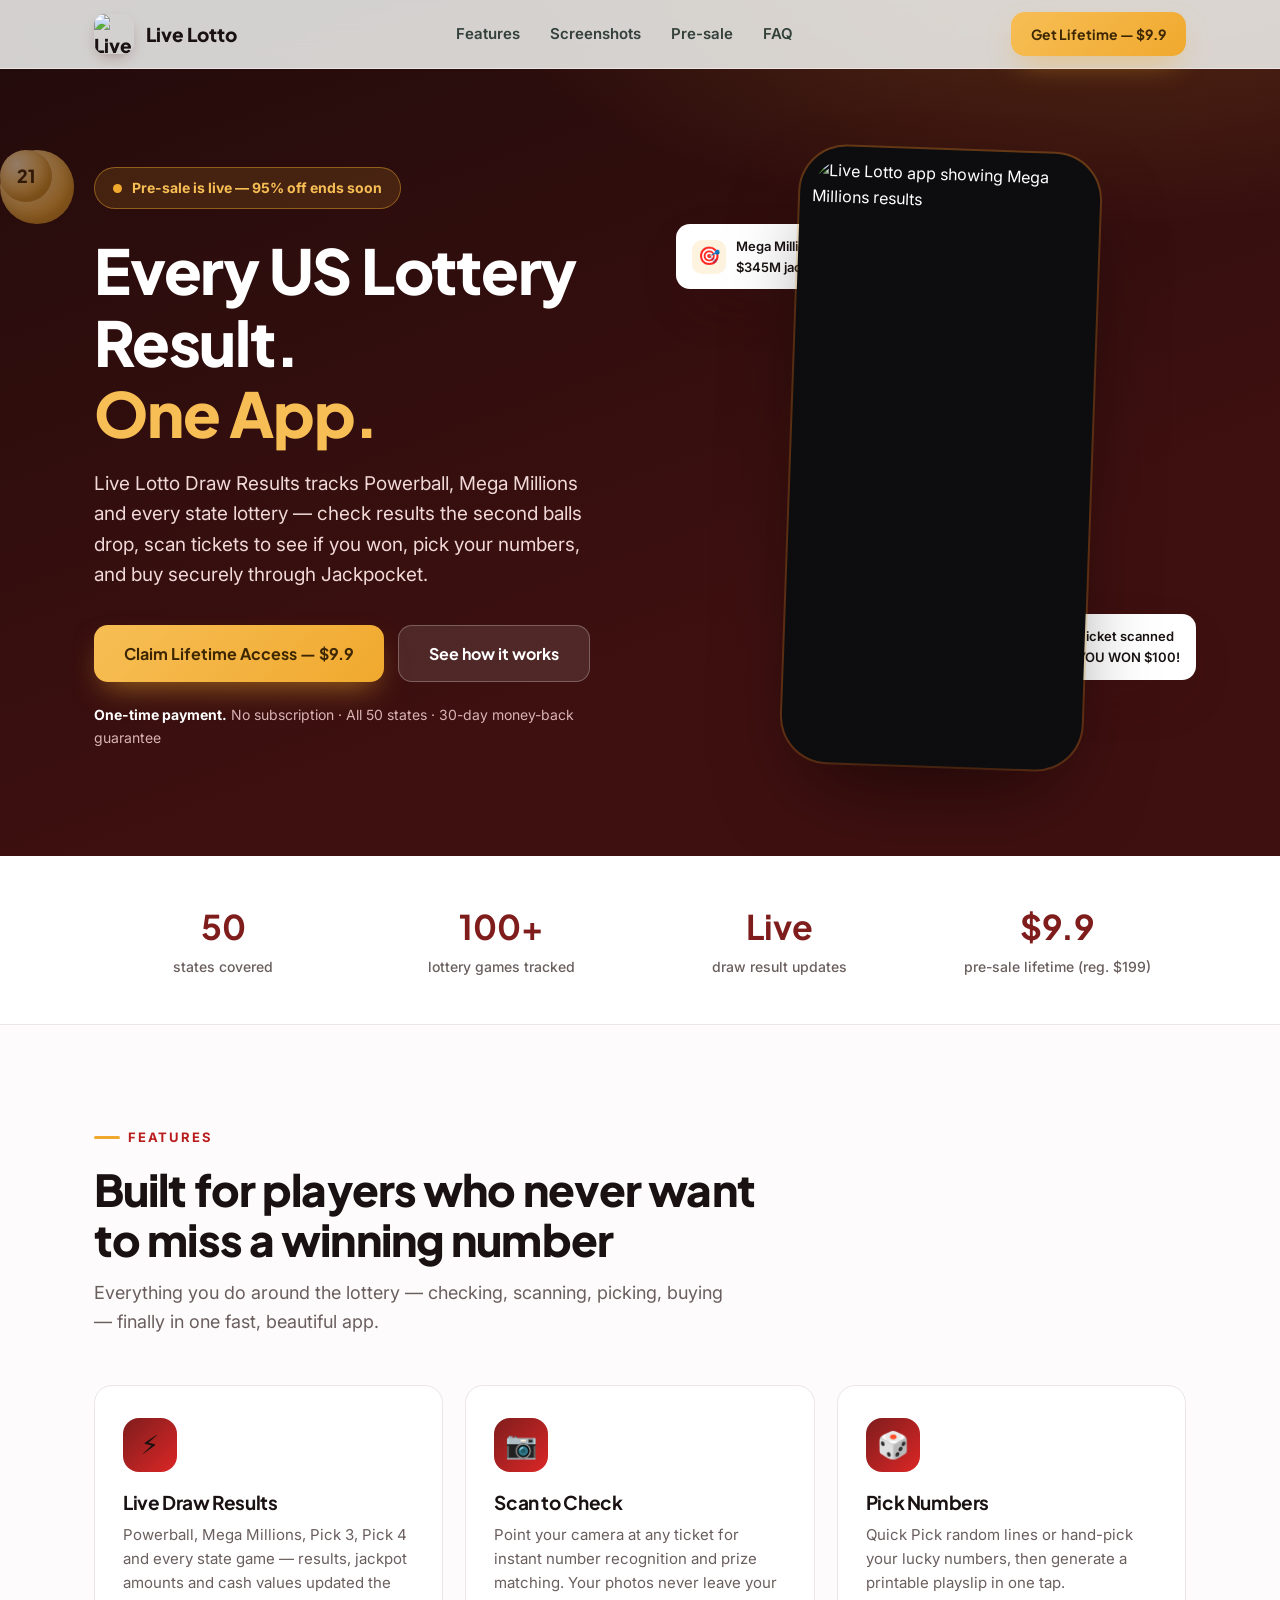
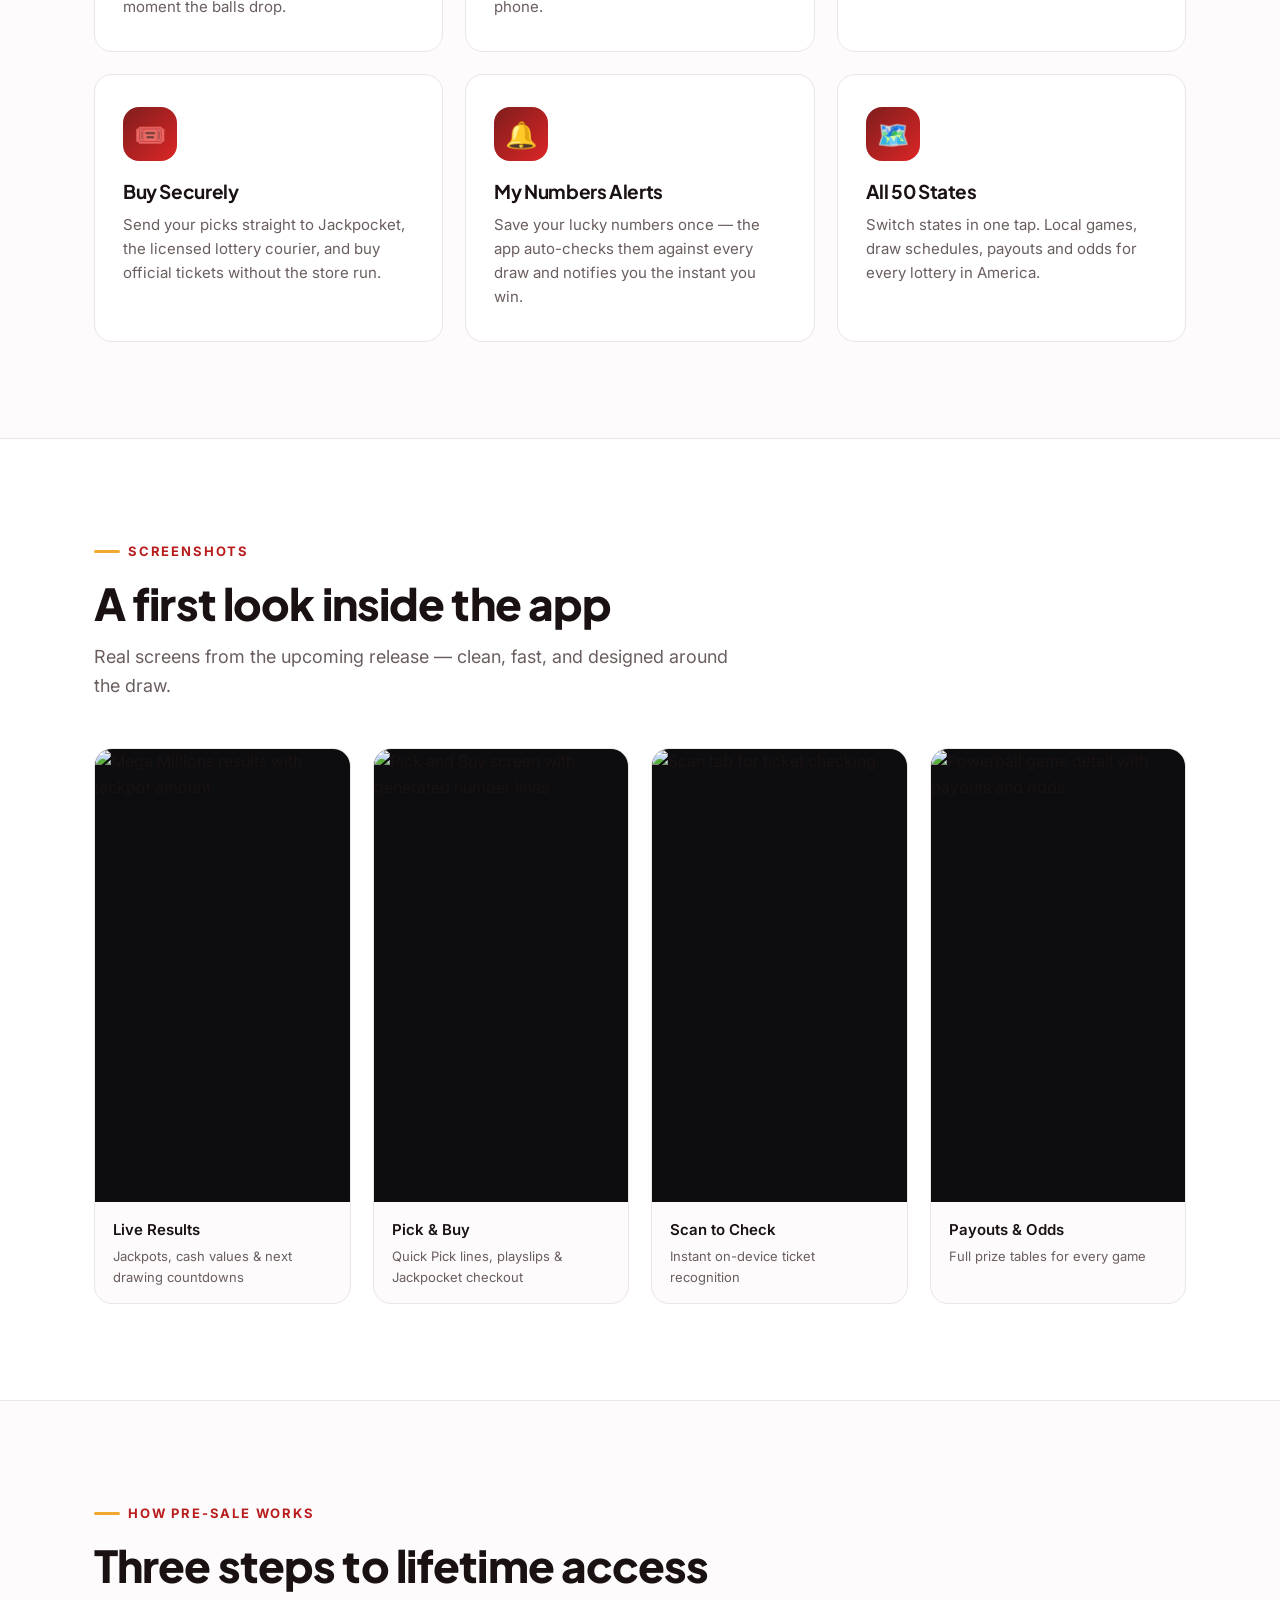
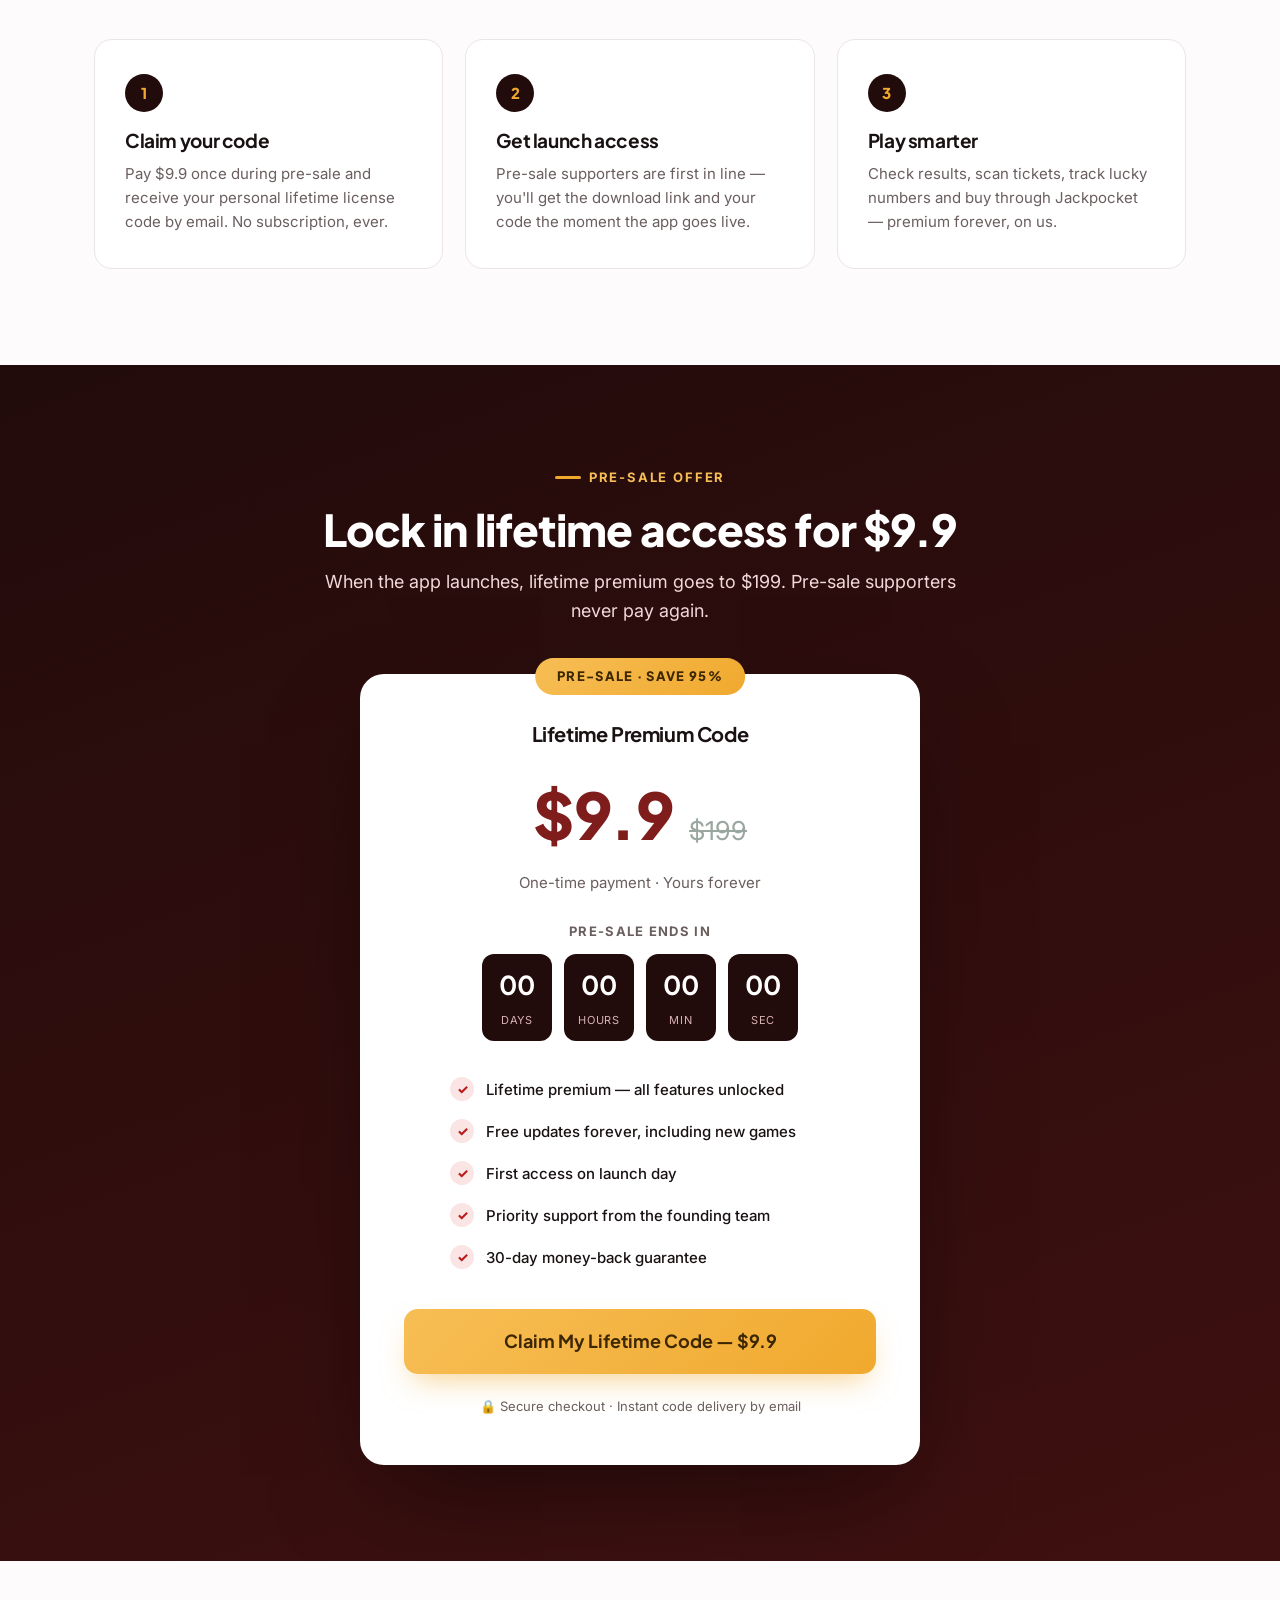
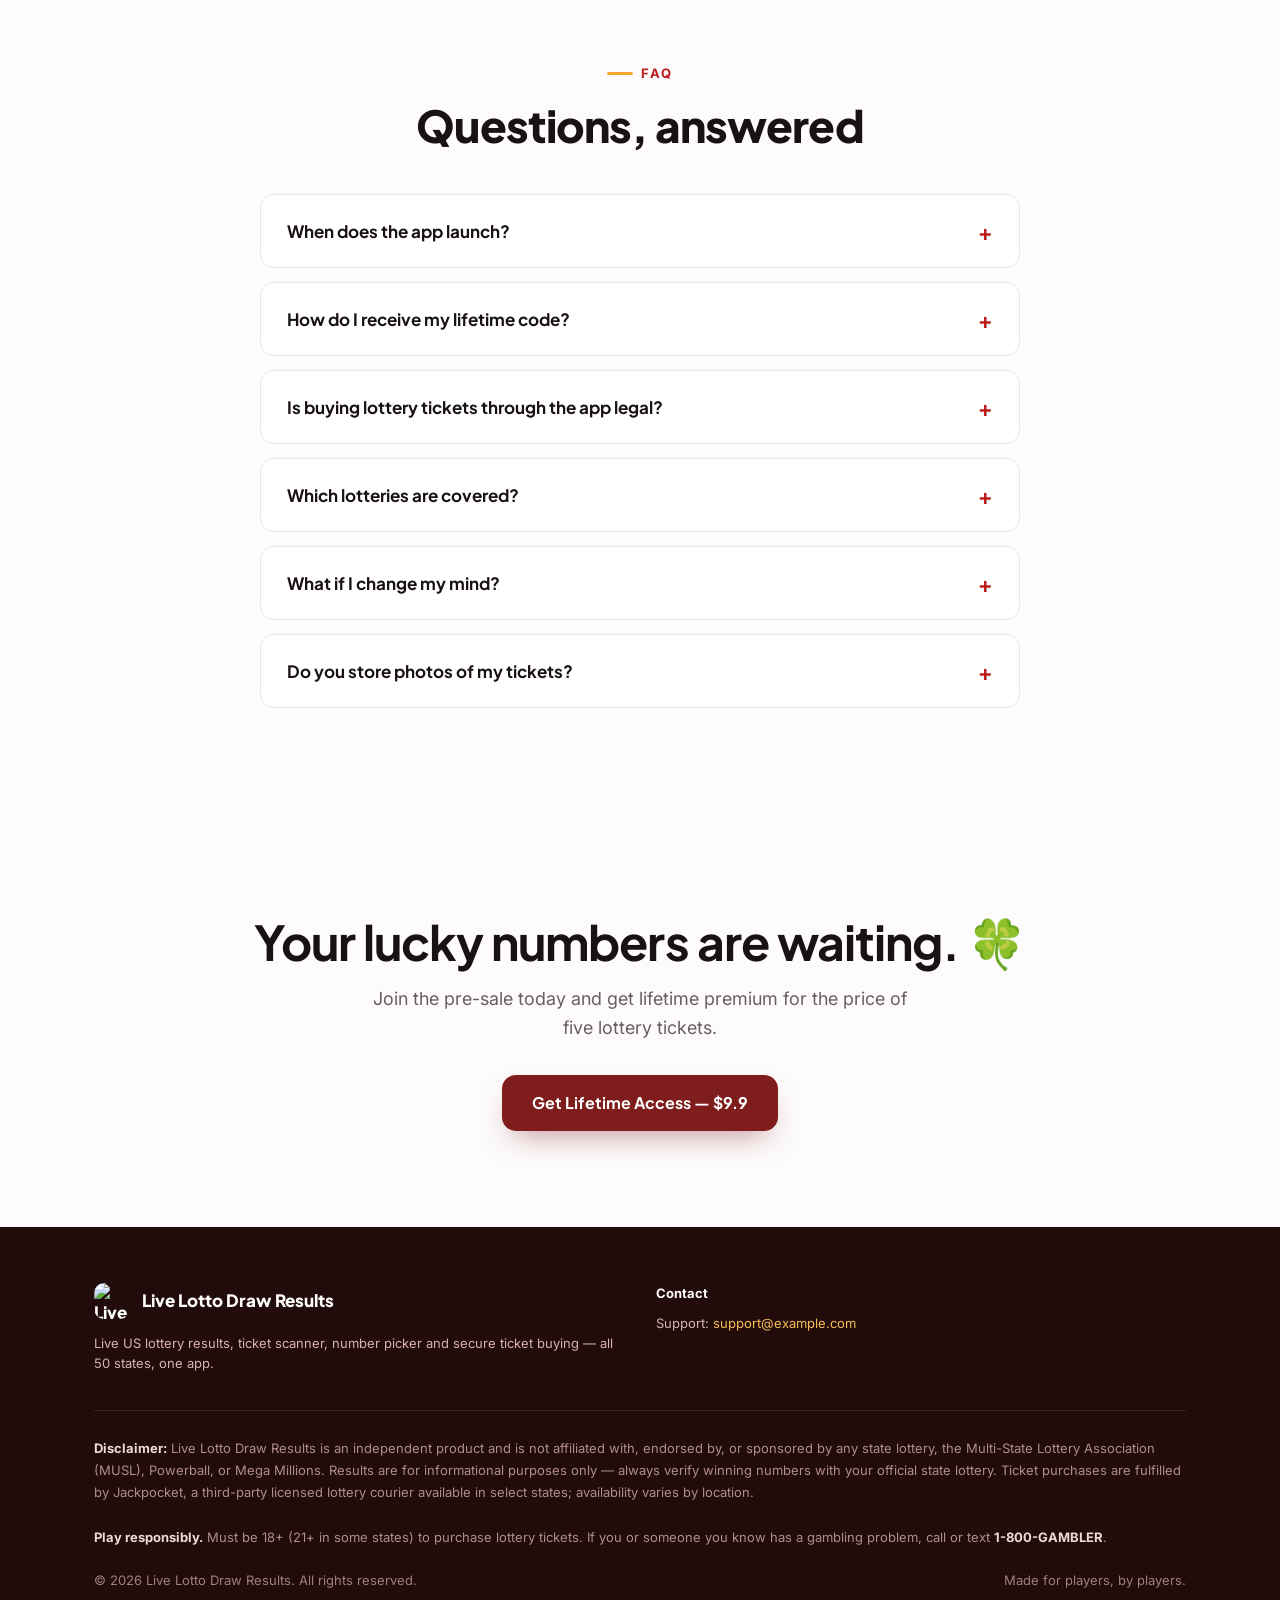
==== index.html @ b914eaa0 "Launch pre-sale landing page (red brand)" ====
<!DOCTYPE html>
<html lang="en">
<head>
<meta charset="UTF-8">
<meta name="viewport" content="width=device-width, initial-scale=1.0">
<title>Live Lotto Draw Results — US Lottery Checker, Scanner &amp; Number Picker | Pre-sale $9.9</title>
<meta name="description" content="Live Lotto Draw Results: live US lottery results for all 50 states, ticket scanner, lucky number picker, and secure ticket buying via Jackpocket. Claim lifetime access for $9.9 (reg. $199) in the pre-sale.">
<meta property="og:title" content="Live Lotto Draw Results — Pre-sale: Lifetime access $9.9">
<meta property="og:description" content="Every US lottery result, ticket scanner, and number picker in one app. Pre-sale lifetime code $9.9 (reg. $199).">
<meta property="og:type" content="website">
<meta property="og:image" content="assets/screenshots/results-megamillions.jpg">
<link rel="icon" type="image/webp" href="assets/img/logo.webp">
<link rel="preconnect" href="https://fonts.googleapis.com">
<link rel="preconnect" href="https://fonts.gstatic.com" crossorigin>
<link href="https://fonts.googleapis.com/css2?family=Plus+Jakarta+Sans:wght@500;600;700;800&family=Inter:wght@400;500;600&display=swap" rel="stylesheet">
<style>
:root{
  --red-950:#220b0b; --red-900:#3f1010; --red-800:#7f1d1d; --red-700:#b91c1c; --red-600:#dc2626;
  --gold-500:#f0a92e; --gold-400:#f7be55; --gold-100:#fdf3df;
  --ink:#1a1212; --muted:#6a5e5e; --line:#ece5e5; --bg:#fdfbfb; --card:#ffffff;
  --radius:18px; --shadow:0 20px 60px -20px rgba(64,16,16,.25);
  --font-d:'Plus Jakarta Sans',system-ui,-apple-system,'Segoe UI',sans-serif;
  --font-b:'Inter',system-ui,-apple-system,'Segoe UI',sans-serif;
}
*{margin:0;padding:0;box-sizing:border-box}
html{scroll-behavior:smooth}
body{font-family:var(--font-b);color:var(--ink);background:var(--bg);line-height:1.6;-webkit-font-smoothing:antialiased}
h1,h2,h3{font-family:var(--font-d);line-height:1.15;letter-spacing:-.02em}
img{max-width:100%;display:block}
a{text-decoration:none;color:inherit}
.wrap{max-width:1140px;margin:0 auto;padding:0 24px}
section{padding:96px 0}
.eyebrow{display:inline-flex;align-items:center;gap:8px;font-size:13px;font-weight:700;letter-spacing:.14em;text-transform:uppercase;color:var(--red-700);margin-bottom:16px}
.eyebrow::before{content:"";width:26px;height:3px;border-radius:2px;background:var(--gold-500)}
.sec-title{font-size:clamp(28px,4vw,44px);font-weight:800;margin-bottom:14px}
.sec-sub{color:var(--muted);font-size:18px;max-width:640px}
/* ---------- nav ---------- */
nav{position:fixed;top:0;left:0;right:0;z-index:50;backdrop-filter:blur(14px);background:rgba(251,253,251,.82);border-bottom:1px solid var(--line)}
.nav-in{display:flex;align-items:center;justify-content:space-between;height:68px}
.brand{display:flex;align-items:center;gap:12px;font-family:var(--font-d);font-weight:800;font-size:19px}
.brand img{width:40px;height:40px;border-radius:11px;box-shadow:0 6px 16px -6px rgba(64,16,16,.4)}
.nav-links{display:flex;gap:30px;font-weight:600;font-size:15px;color:#33413a}
.nav-links a:hover{color:var(--red-700)}
.btn{display:inline-flex;align-items:center;justify-content:center;gap:10px;font-family:var(--font-d);font-weight:700;border-radius:14px;cursor:pointer;border:0;transition:transform .15s ease,box-shadow .15s ease}
.btn:hover{transform:translateY(-2px)}
.btn-gold{background:linear-gradient(135deg,var(--gold-400),var(--gold-500));color:#3d2703;padding:15px 30px;font-size:16px;box-shadow:0 14px 30px -10px rgba(240,169,46,.55)}
.btn-red{background:var(--red-800);color:#fff;padding:15px 30px;font-size:16px;box-shadow:0 14px 30px -12px rgba(127,29,29,.5)}
.btn-sm{padding:11px 20px;font-size:14px}
@media(max-width:860px){.nav-links{display:none}}
/* ---------- hero ---------- */
.hero{position:relative;overflow:hidden;background:radial-gradient(1100px 520px at 85% -10%,rgba(240,169,46,.22),transparent 60%),linear-gradient(160deg,var(--red-950),var(--red-900) 70%);color:#fff;padding:150px 0 90px}
.hero .wrap{display:grid;grid-template-columns:1.05fr .95fr;gap:60px;align-items:center}
@media(max-width:960px){.hero .wrap{grid-template-columns:1fr}}
.hero-badge{display:inline-flex;align-items:center;gap:10px;background:rgba(240,169,46,.14);border:1px solid rgba(240,169,46,.45);color:var(--gold-400);font-weight:700;font-size:14px;padding:9px 18px;border-radius:100px;margin-bottom:26px}
.hero-badge .dot{width:9px;height:9px;border-radius:50%;background:var(--gold-500);animation:pulse 1.6s infinite}
@keyframes pulse{0%,100%{opacity:1}50%{opacity:.35}}
.hero h1{font-size:clamp(38px,5.4vw,62px);font-weight:800;margin-bottom:20px}
.hero h1 .gold{color:var(--gold-400)}
.hero p.lead{font-size:19px;color:#f2d9d9;max-width:520px;margin-bottom:34px}
.hero-ctas{display:flex;gap:14px;flex-wrap:wrap;margin-bottom:22px}
.hero-note{font-size:14px;color:#d9b3b3}
.hero-note strong{color:#fff}
/* lottery balls deco */
.balls{position:absolute;opacity:.5;pointer-events:none}
.ball{position:absolute;border-radius:50%;display:flex;align-items:center;justify-content:center;font-family:var(--font-d);font-weight:800;color:#3d2703;background:radial-gradient(circle at 32% 28%,#ffe9bd,var(--gold-500) 70%);box-shadow:inset -4px -6px 12px rgba(0,0,0,.18)}
/* phone */
.phone-stage{display:flex;justify-content:center;position:relative}
.phone{width:300px;border-radius:46px;background:#0d0d0f;padding:12px;box-shadow:0 40px 90px -30px rgba(0,0,0,.6),0 0 0 2px rgba(240,169,46,.25);transform:rotate(2deg)}
.phone img{border-radius:36px;aspect-ratio:9/19.3;object-fit:cover;object-position:top}
.phone-glow{position:absolute;width:340px;height:340px;border-radius:50%;background:radial-gradient(circle,rgba(240,169,46,.35),transparent 65%);filter:blur(10px);z-index:-0;top:20%}
.float-card{position:absolute;background:#fff;color:var(--ink);border-radius:14px;padding:12px 16px;box-shadow:var(--shadow);font-size:13px;font-weight:600;display:flex;align-items:center;gap:10px}
.float-card .ic{width:34px;height:34px;border-radius:10px;background:var(--gold-100);display:flex;align-items:center;justify-content:center;font-size:18px}
.fc1{top:12%;left:-4%;animation:float 5s ease-in-out infinite}
.fc2{bottom:14%;right:-2%;animation:float 6s ease-in-out infinite reverse}
@keyframes float{0%,100%{transform:translateY(0)}50%{transform:translateY(-12px)}}
@media(max-width:960px){.fc1{left:2%}.fc2{right:2%}}
/* ---------- logos/stats ---------- */
.stats{border-bottom:1px solid var(--line);background:#fff}
.stats .wrap{display:grid;grid-template-columns:repeat(4,1fr);gap:20px;padding:44px 24px;text-align:center}
.stat b{font-family:var(--font-d);font-size:34px;color:var(--red-800);display:block}
.stat span{color:var(--muted);font-size:14px;font-weight:500}
@media(max-width:700px){.stats .wrap{grid-template-columns:repeat(2,1fr)}}
/* ---------- features ---------- */
.feat-grid{display:grid;grid-template-columns:repeat(3,1fr);gap:22px;margin-top:48px}
@media(max-width:900px){.feat-grid{grid-template-columns:1fr 1fr}}
@media(max-width:600px){.feat-grid{grid-template-columns:1fr}}
.feat{background:var(--card);border:1px solid var(--line);border-radius:var(--radius);padding:32px 28px;transition:transform .18s ease,box-shadow .18s ease}
.feat:hover{transform:translateY(-6px);box-shadow:var(--shadow)}
.feat .ic{width:54px;height:54px;border-radius:16px;background:linear-gradient(135deg,var(--red-800),var(--red-600));display:flex;align-items:center;justify-content:center;font-size:26px;margin-bottom:20px}
.feat h3{font-size:19px;margin-bottom:10px}
.feat p{color:var(--muted);font-size:15px}
/* ---------- screenshots ---------- */
.shots{background:#fff;border-top:1px solid var(--line);border-bottom:1px solid var(--line)}
.shot-grid{display:grid;grid-template-columns:repeat(4,1fr);gap:22px;margin-top:48px}
@media(max-width:900px){.shot-grid{grid-template-columns:1fr 1fr}}
.shot{background:var(--bg);border:1px solid var(--line);border-radius:var(--radius);overflow:hidden}
.shot .imgbox{aspect-ratio:9/16;overflow:hidden;background:#0d0d0f}
.shot img{width:100%;height:100%;object-fit:cover;object-position:top;transition:transform .4s ease}
.shot:hover img{transform:scale(1.04)}
.shot .cap{padding:16px 18px;font-weight:600;font-size:15px}
.shot .cap small{display:block;font-weight:400;color:var(--muted);font-size:13px;margin-top:4px}
/* ---------- how ---------- */
.steps{display:grid;grid-template-columns:repeat(3,1fr);gap:22px;margin-top:48px}
@media(max-width:800px){.steps{grid-template-columns:1fr}}
.step{background:var(--card);border:1px solid var(--line);border-radius:var(--radius);padding:34px 30px;position:relative}
.step .n{font-family:var(--font-d);font-size:15px;font-weight:800;color:var(--gold-500);background:var(--red-950);width:38px;height:38px;border-radius:50%;display:flex;align-items:center;justify-content:center;margin-bottom:18px}
.step h3{font-size:19px;margin-bottom:10px}
.step p{color:var(--muted);font-size:15px}
/* ---------- pricing ---------- */
.pricing{background:linear-gradient(160deg,var(--red-950),var(--red-900));color:#fff;position:relative;overflow:hidden}
.pricing .eyebrow{color:var(--gold-400)}
.price-card{max-width:560px;margin:48px auto 0;background:#fff;color:var(--ink);border-radius:24px;padding:48px 44px;text-align:center;box-shadow:0 40px 100px -30px rgba(0,0,0,.55);position:relative}
.price-card .tag{position:absolute;top:-16px;left:50%;transform:translateX(-50%);background:linear-gradient(135deg,var(--gold-400),var(--gold-500));color:#3d2703;font-family:var(--font-d);font-weight:800;font-size:13px;letter-spacing:.1em;padding:8px 22px;border-radius:100px;white-space:nowrap}
.price-row{display:flex;align-items:baseline;justify-content:center;gap:14px;margin:18px 0 6px}
.price-now{font-family:var(--font-d);font-size:64px;font-weight:800;color:var(--red-800)}
.price-was{font-size:26px;color:#9aa7a0;text-decoration:line-through}
.price-sub{color:var(--muted);font-size:15px;margin-bottom:26px}
.check-list{text-align:left;max-width:380px;margin:0 auto 30px;list-style:none}
.check-list li{padding:9px 0 9px 36px;position:relative;font-size:15px;font-weight:500}
.check-list li::before{content:"✓";position:absolute;left:0;top:8px;width:24px;height:24px;border-radius:50%;background:#fbe4e4;color:var(--red-700);font-weight:800;display:flex;align-items:center;justify-content:center;font-size:13px}
.countdown{display:flex;justify-content:center;gap:12px;margin:0 0 28px}
.cd{background:var(--red-950);color:#fff;border-radius:12px;min-width:70px;padding:10px 6px}
.cd b{font-family:var(--font-d);font-size:26px;display:block}
.cd span{font-size:11px;letter-spacing:.08em;color:#d9b3b3}
.count-label{font-size:13px;font-weight:700;letter-spacing:.1em;text-transform:uppercase;color:var(--muted);margin-bottom:12px}
.guarantee{margin-top:22px;font-size:13px;color:var(--muted)}
/* ---------- faq ---------- */
.faq-list{max-width:760px;margin:44px auto 0}
.faq{border:1px solid var(--line);border-radius:14px;margin-bottom:14px;background:#fff;overflow:hidden}
.faq button{width:100%;background:none;border:0;font-family:var(--font-d);font-weight:700;font-size:17px;text-align:left;padding:22px 26px;cursor:pointer;display:flex;justify-content:space-between;align-items:center;gap:16px;color:var(--ink)}
.faq button .pm{font-size:22px;color:var(--red-700);flex-shrink:0;transition:transform .2s}
.faq .a{max-height:0;overflow:hidden;transition:max-height .3s ease;color:var(--muted);font-size:15px}
.faq .a p{padding:0 26px 24px}
.faq.open .a{max-height:300px}
.faq.open .pm{transform:rotate(45deg)}
/* ---------- final cta ---------- */
.final{background:var(--bg);text-align:center}
.final h2{font-size:clamp(30px,4.4vw,48px);margin-bottom:16px}
.final p{color:var(--muted);font-size:18px;max-width:560px;margin:0 auto 32px}
/* ---------- footer ---------- */
footer{background:var(--red-950);color:#d9b3b3;padding:56px 0 36px;font-size:13px}
.foot-grid{display:grid;grid-template-columns:1fr 1fr;gap:32px;margin-bottom:36px}
@media(max-width:700px){.foot-grid{grid-template-columns:1fr}}
.foot-brand{display:flex;align-items:center;gap:12px;color:#fff;font-family:var(--font-d);font-weight:800;font-size:17px;margin-bottom:14px}
.foot-brand img{width:36px;height:36px;border-radius:10px}
.disclaimer{border-top:1px solid rgba(255,255,255,.1);padding-top:26px;line-height:1.7;color:#b08d8d}
.disclaimer strong{color:#f2d9d9}
.copy{margin-top:22px;display:flex;justify-content:space-between;flex-wrap:wrap;gap:10px;color:#a17f7f}
</style>
</head>
<body>

<nav>
  <div class="wrap nav-in">
    <a class="brand" href="#top"><img src="assets/img/logo.webp" alt="Live Lotto logo">Live Lotto</a>
    <div class="nav-links">
      <a href="#features">Features</a>
      <a href="#screenshots">Screenshots</a>
      <a href="#pricing">Pre-sale</a>
      <a href="#faq">FAQ</a>
    </div>
    <a href="#pricing" class="btn btn-gold btn-sm">Get Lifetime — $9.9</a>
  </div>
</nav>

<header class="hero" id="top">
  <div class="balls">
    <div class="ball" style="width:74px;height:74px;top:16%;left:4%;font-size:24px">7</div>
    <div class="ball" style="width:52px;height:52px;top:66%;left:8%;font-size:18px">21</div>
    <div class="ball" style="width:92px;height:92px;bottom:8%;right:5%;font-size:30px">9</div>
  </div>
  <div class="wrap">
    <div>
      <div class="hero-badge"><span class="dot"></span>Pre-sale is live — 95% off ends soon</div>
      <h1>Every US Lottery Result.<br><span class="gold">One App.</span></h1>
      <p class="lead">Live Lotto Draw Results tracks Powerball, Mega Millions and every state lottery — check results the second balls drop, scan tickets to see if you won, pick your numbers, and buy securely through Jackpocket.</p>
      <div class="hero-ctas">
        <a href="#pricing" class="btn btn-gold">Claim Lifetime Access — $9.9</a>
        <a href="#features" class="btn" style="background:rgba(255,255,255,.1);color:#fff;border:1px solid rgba(255,255,255,.25);padding:15px 30px;font-size:16px">See how it works</a>
      </div>
      <p class="hero-note"><strong>One-time payment.</strong> No subscription · All 50 states · 30-day money-back guarantee</p>
    </div>
    <div class="phone-stage">
      <div class="phone-glow"></div>
      <div class="float-card fc1"><span class="ic">🎯</span><span>Mega Millions<br>$345M jackpot</span></div>
      <div class="float-card fc2"><span class="ic">📷</span><span>Ticket scanned<br>YOU WON $100!</span></div>
      <div class="phone"><img src="assets/screenshots/results-megamillions.jpg" alt="Live Lotto app showing Mega Millions results"></div>
    </div>
  </div>
</header>

<div class="stats">
  <div class="wrap">
    <div class="stat"><b>50</b><span>states covered</span></div>
    <div class="stat"><b>100+</b><span>lottery games tracked</span></div>
    <div class="stat"><b>Live</b><span>draw result updates</span></div>
    <div class="stat"><b>$9.9</b><span>pre-sale lifetime (reg. $199)</span></div>
  </div>
</div>

<section id="features">
  <div class="wrap">
    <span class="eyebrow">Features</span>
    <h2 class="sec-title">Built for players who never want<br>to miss a winning number</h2>
    <p class="sec-sub">Everything you do around the lottery — checking, scanning, picking, buying — finally in one fast, beautiful app.</p>
    <div class="feat-grid">
      <div class="feat"><div class="ic">⚡</div><h3>Live Draw Results</h3><p>Powerball, Mega Millions, Pick 3, Pick 4 and every state game — results, jackpot amounts and cash values updated the moment the balls drop.</p></div>
      <div class="feat"><div class="ic">📷</div><h3>Scan to Check</h3><p>Point your camera at any ticket for instant number recognition and prize matching. Your photos never leave your phone.</p></div>
      <div class="feat"><div class="ic">🎲</div><h3>Pick Numbers</h3><p>Quick Pick random lines or hand-pick your lucky numbers, then generate a printable playslip in one tap.</p></div>
      <div class="feat"><div class="ic">🎟️</div><h3>Buy Securely</h3><p>Send your picks straight to Jackpocket, the licensed lottery courier, and buy official tickets without the store run.</p></div>
      <div class="feat"><div class="ic">🔔</div><h3>My Numbers Alerts</h3><p>Save your lucky numbers once — the app auto-checks them against every draw and notifies you the instant you win.</p></div>
      <div class="feat"><div class="ic">🗺️</div><h3>All 50 States</h3><p>Switch states in one tap. Local games, draw schedules, payouts and odds for every lottery in America.</p></div>
    </div>
  </div>
</section>

<section class="shots" id="screenshots">
  <div class="wrap">
    <span class="eyebrow">Screenshots</span>
    <h2 class="sec-title">A first look inside the app</h2>
    <p class="sec-sub">Real screens from the upcoming release — clean, fast, and designed around the draw.</p>
    <div class="shot-grid">
      <div class="shot"><div class="imgbox"><img src="assets/screenshots/results-megamillions.jpg" alt="Mega Millions results with jackpot amount" loading="lazy"></div><div class="cap">Live Results<small>Jackpots, cash values &amp; next drawing countdowns</small></div></div>
      <div class="shot"><div class="imgbox"><img src="assets/screenshots/tab-pickbuy.jpg" alt="Pick and Buy screen with generated number lines" loading="lazy"></div><div class="cap">Pick &amp; Buy<small>Quick Pick lines, playslips &amp; Jackpocket checkout</small></div></div>
      <div class="shot"><div class="imgbox"><img src="assets/screenshots/tab-scan.jpg" alt="Scan tab for ticket checking" loading="lazy"></div><div class="cap">Scan to Check<small>Instant on-device ticket recognition</small></div></div>
      <div class="shot"><div class="imgbox"><img src="assets/screenshots/detail-powerball.jpg" alt="Powerball game detail with payouts and odds" loading="lazy"></div><div class="cap">Payouts &amp; Odds<small>Full prize tables for every game</small></div></div>
    </div>
  </div>
</section>

<section id="how">
  <div class="wrap">
    <span class="eyebrow">How pre-sale works</span>
    <h2 class="sec-title">Three steps to lifetime access</h2>
    <div class="steps">
      <div class="step"><div class="n">1</div><h3>Claim your code</h3><p>Pay $9.9 once during pre-sale and receive your personal lifetime license code by email. No subscription, ever.</p></div>
      <div class="step"><div class="n">2</div><h3>Get launch access</h3><p>Pre-sale supporters are first in line — you'll get the download link and your code the moment the app goes live.</p></div>
      <div class="step"><div class="n">3</div><h3>Play smarter</h3><p>Check results, scan tickets, track lucky numbers and buy through Jackpocket — premium forever, on us.</p></div>
    </div>
  </div>
</section>

<section class="pricing" id="pricing">
  <div class="wrap" style="text-align:center">
    <span class="eyebrow">Pre-sale offer</span>
    <h2 class="sec-title" style="color:#fff">Lock in lifetime access for $9.9</h2>
    <p class="sec-sub" style="color:#f2d9d9;margin:0 auto">When the app launches, lifetime premium goes to $199. Pre-sale supporters never pay again.</p>
    <div class="price-card">
      <div class="tag">PRE-SALE · SAVE 95%</div>
      <h3 style="font-size:20px">Lifetime Premium Code</h3>
      <div class="price-row"><span class="price-now">$9.9</span><span class="price-was">$199</span></div>
      <p class="price-sub">One-time payment · Yours forever</p>
      <div class="count-label">Pre-sale ends in</div>
      <div class="countdown" id="countdown">
        <div class="cd"><b id="cd-d">00</b><span>DAYS</span></div>
        <div class="cd"><b id="cd-h">00</b><span>HOURS</span></div>
        <div class="cd"><b id="cd-m">00</b><span>MIN</span></div>
        <div class="cd"><b id="cd-s">00</b><span>SEC</span></div>
      </div>
      <ul class="check-list">
        <li>Lifetime premium — all features unlocked</li>
        <li>Free updates forever, including new games</li>
        <li>First access on launch day</li>
        <li>Priority support from the founding team</li>
        <li>30-day money-back guarantee</li>
      </ul>
      <!-- TODO: replace PAYMENT_URL with your Stripe Payment Link, Gumroad or Lemon Squeezy checkout URL -->
      <a href="https://YOUR-PAYMENT-LINK" class="btn btn-gold" style="width:100%;font-size:18px;padding:18px">Claim My Lifetime Code — $9.9</a>
      <p class="guarantee">🔒 Secure checkout · Instant code delivery by email</p>
    </div>
  </div>
</section>

<section id="faq">
  <div class="wrap">
    <div style="text-align:center"><span class="eyebrow">FAQ</span>
    <h2 class="sec-title">Questions, answered</h2></div>
    <div class="faq-list">
      <div class="faq"><button>When does the app launch?<span class="pm">+</span></button><div class="a"><p>The app is in final testing now. Pre-sale supporters get the download link and their lifetime code the moment we launch — you'll be the very first to play.</p></div></div>
      <div class="faq"><button>How do I receive my lifetime code?<span class="pm">+</span></button><div class="a"><p>Right after checkout you'll get a confirmation email with your personal license code. Enter it in the app on launch day to unlock premium forever.</p></div></div>
      <div class="faq"><button>Is buying lottery tickets through the app legal?<span class="pm">+</span></button><div class="a"><p>Yes. Ticket purchases are processed by Jackpocket, a licensed lottery courier operating in select US states. The app's results, ticket scanner, number picker and tracking tools work in all 50 states regardless.</p></div></div>
      <div class="faq"><button>Which lotteries are covered?<span class="pm">+</span></button><div class="a"><p>Powerball, Mega Millions, Lotto America and 100+ state games — Pick 3, Pick 4, Cash 5 and more — with live results, jackpots, payouts and odds.</p></div></div>
      <div class="faq"><button>What if I change my mind?<span class="pm">+</span></button><div class="a"><p>Every pre-sale purchase is covered by a 30-day money-back guarantee. If the app isn't for you, email us and we'll refund you — no questions asked.</p></div></div>
      <div class="faq"><button>Do you store photos of my tickets?<span class="pm">+</span></button><div class="a"><p>No. Ticket scanning and number recognition happen entirely on your device. Your photos are never uploaded or shared.</p></div></div>
    </div>
  </div>
</section>

<section class="final">
  <div class="wrap">
    <h2>Your lucky numbers are waiting. 🍀</h2>
    <p>Join the pre-sale today and get lifetime premium for the price of five lottery tickets.</p>
    <a href="#pricing" class="btn btn-red">Get Lifetime Access — $9.9</a>
  </div>
</section>

<footer>
  <div class="wrap">
    <div class="foot-grid">
      <div>
        <div class="foot-brand"><img src="assets/img/logo.webp" alt="Live Lotto logo">Live Lotto Draw Results</div>
        <p>Live US lottery results, ticket scanner, number picker and secure ticket buying — all 50 states, one app.</p>
      </div>
      <div>
        <p style="margin-bottom:10px"><strong style="color:#fff">Contact</strong></p>
        <!-- TODO: replace with your real support email -->
        <p>Support: <a href="mailto:support@example.com" style="color:var(--gold-400)">support@example.com</a></p>
      </div>
    </div>
    <div class="disclaimer">
      <strong>Disclaimer:</strong> Live Lotto Draw Results is an independent product and is not affiliated with, endorsed by, or sponsored by any state lottery, the Multi-State Lottery Association (MUSL), Powerball, or Mega Millions. Results are for informational purposes only — always verify winning numbers with your official state lottery. Ticket purchases are fulfilled by Jackpocket, a third-party licensed lottery courier available in select states; availability varies by location.<br><br>
      <strong>Play responsibly.</strong> Must be 18+ (21+ in some states) to purchase lottery tickets. If you or someone you know has a gambling problem, call or text <strong>1-800-GAMBLER</strong>.
    </div>
    <div class="copy"><span>© 2026 Live Lotto Draw Results. All rights reserved.</span><span>Made for players, by players.</span></div>
  </div>
</footer>

<script>
// FAQ accordion
document.querySelectorAll('.faq button').forEach(function(btn){
  btn.addEventListener('click', function(){
    var item = btn.parentElement;
    var wasOpen = item.classList.contains('open');
    document.querySelectorAll('.faq.open').forEach(function(f){ f.classList.remove('open'); });
    if(!wasOpen) item.classList.add('open');
  });
});
// Pre-sale countdown — TODO: set your real pre-sale end date
var PRESALE_END = new Date('2026-11-15T23:59:59-05:00').getTime();
function tick(){
  var now = Date.now(), d = Math.max(0, PRESALE_END - now);
  var days = Math.floor(d/864e5), hrs = Math.floor(d%864e5/36e5),
      min = Math.floor(d%36e5/6e4), sec = Math.floor(d%6e4/1e3);
  document.getElementById('cd-d').textContent = String(days).padStart(2,'0');
  document.getElementById('cd-h').textContent = String(hrs).padStart(2,'0');
  document.getElementById('cd-m').textContent = String(min).padStart(2,'0');
  document.getElementById('cd-s').textContent = String(sec).padStart(2,'0');
}
tick(); setInterval(tick, 1000);
</script>
</body>
</html>
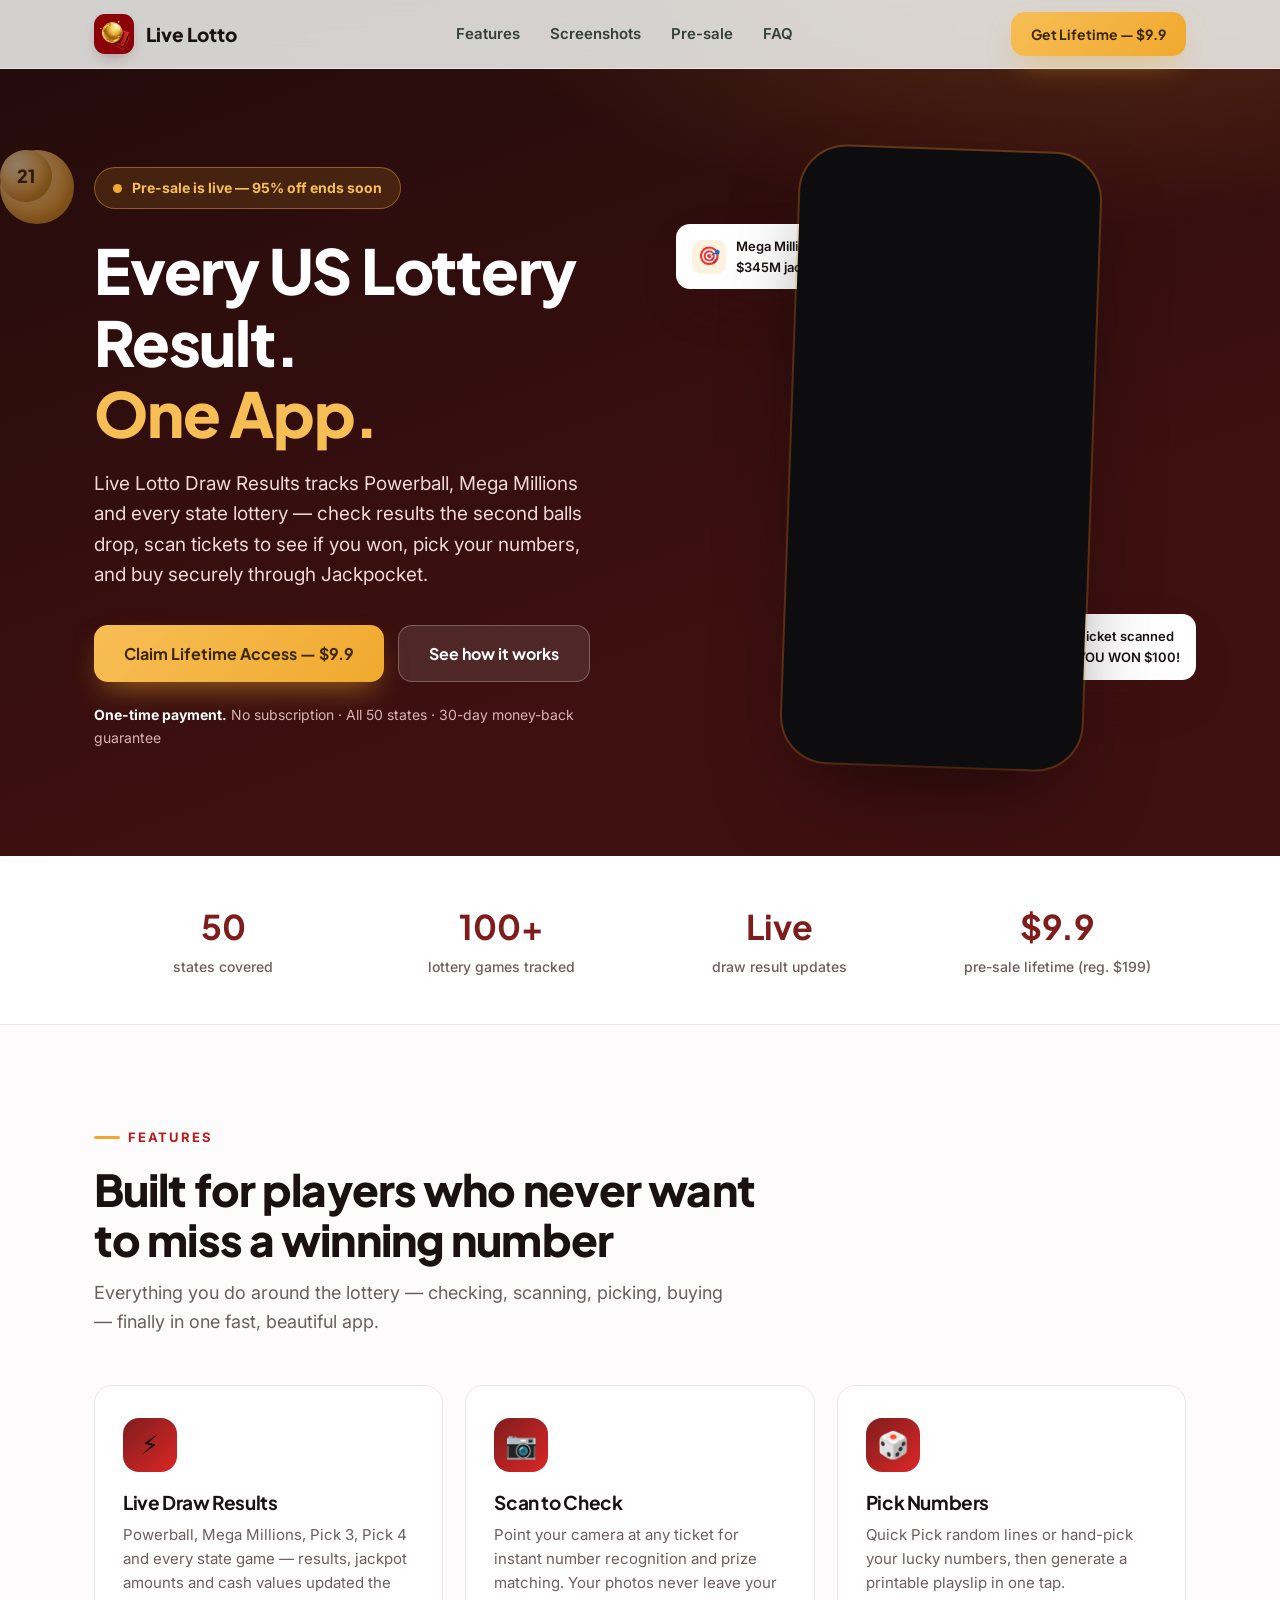
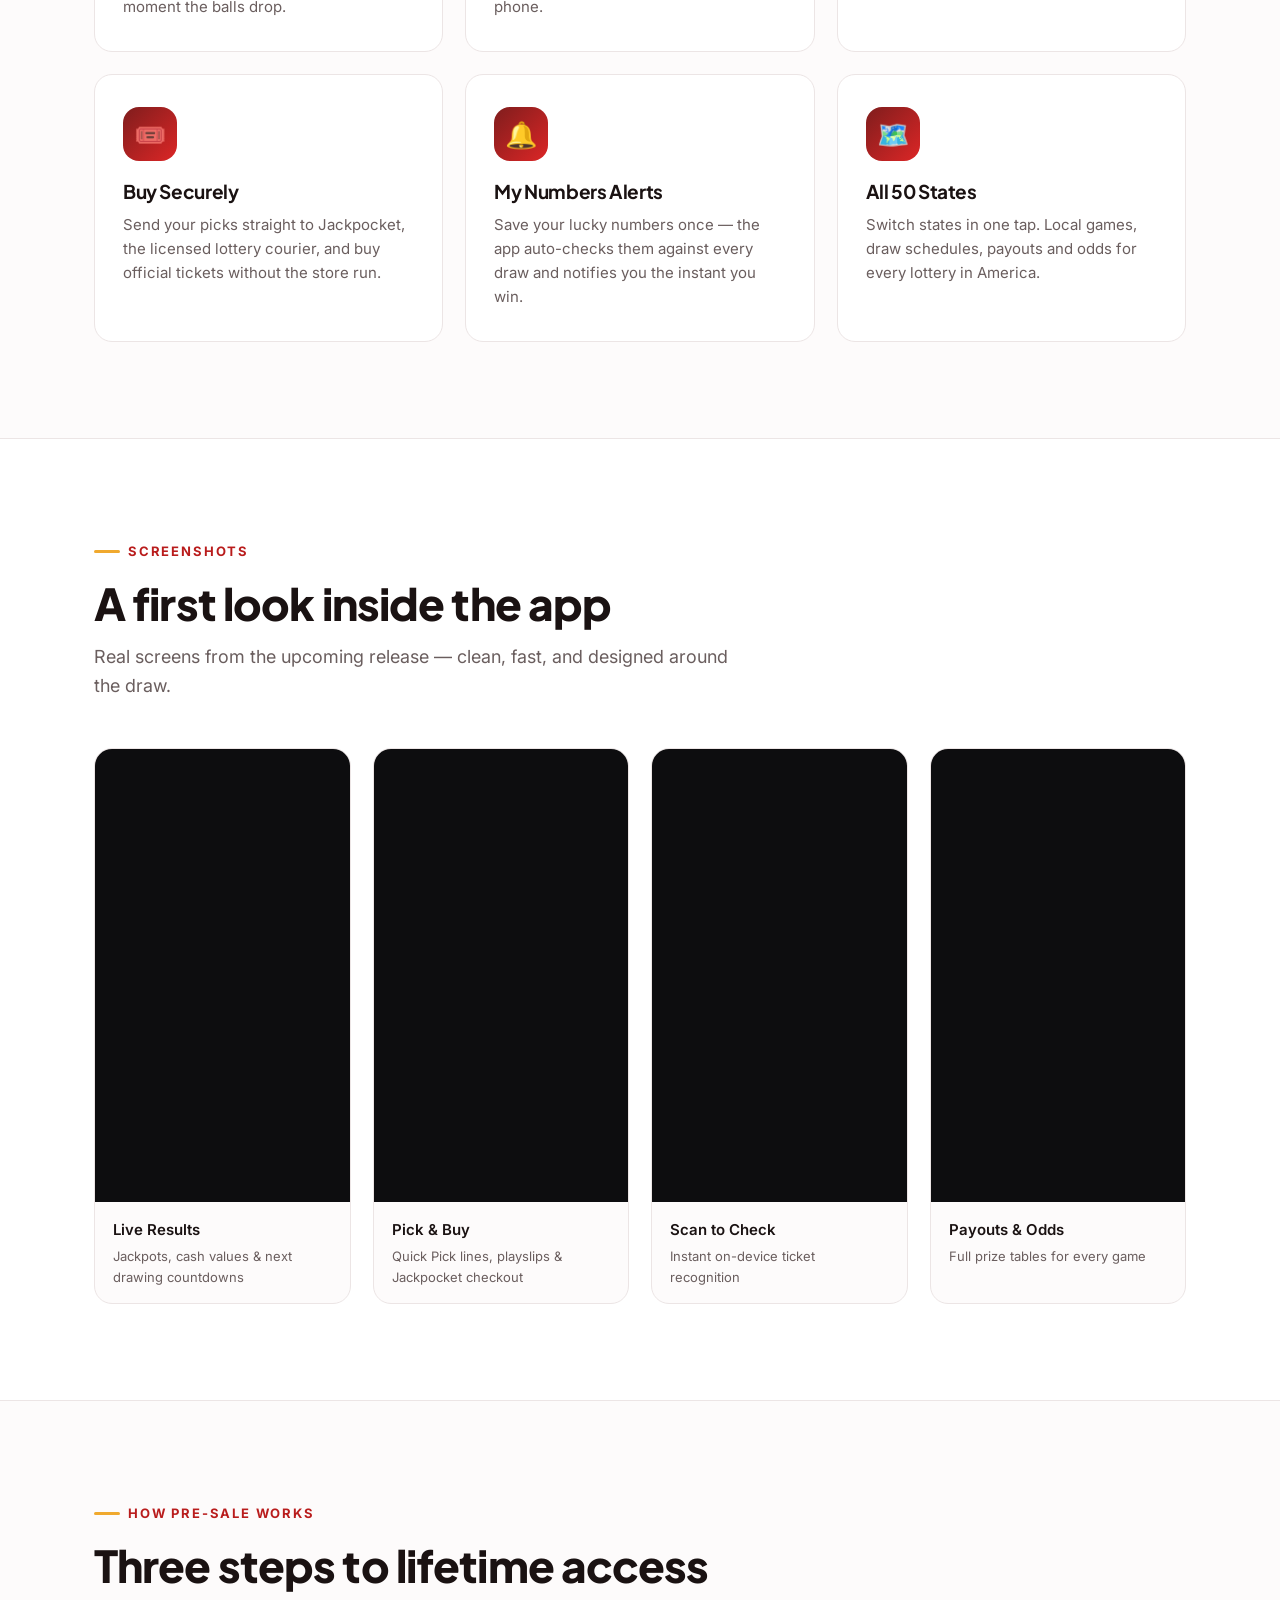
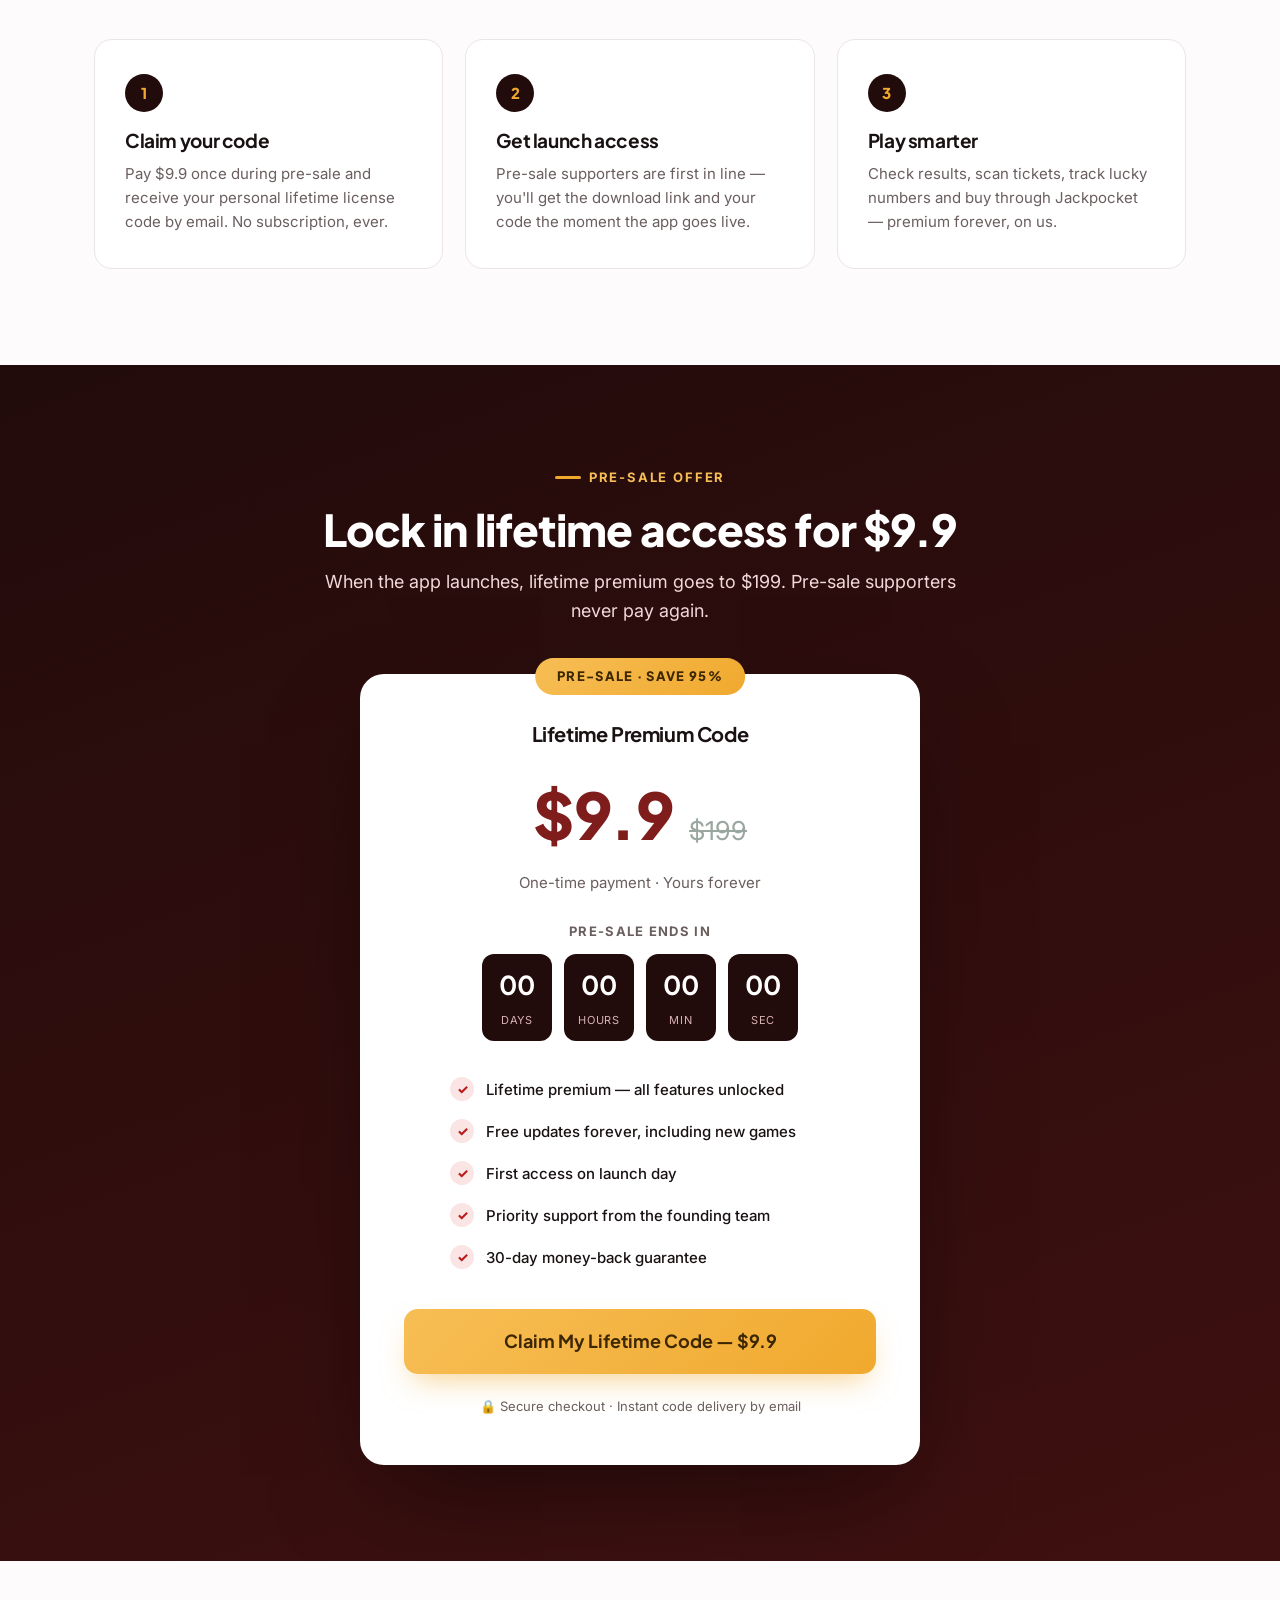
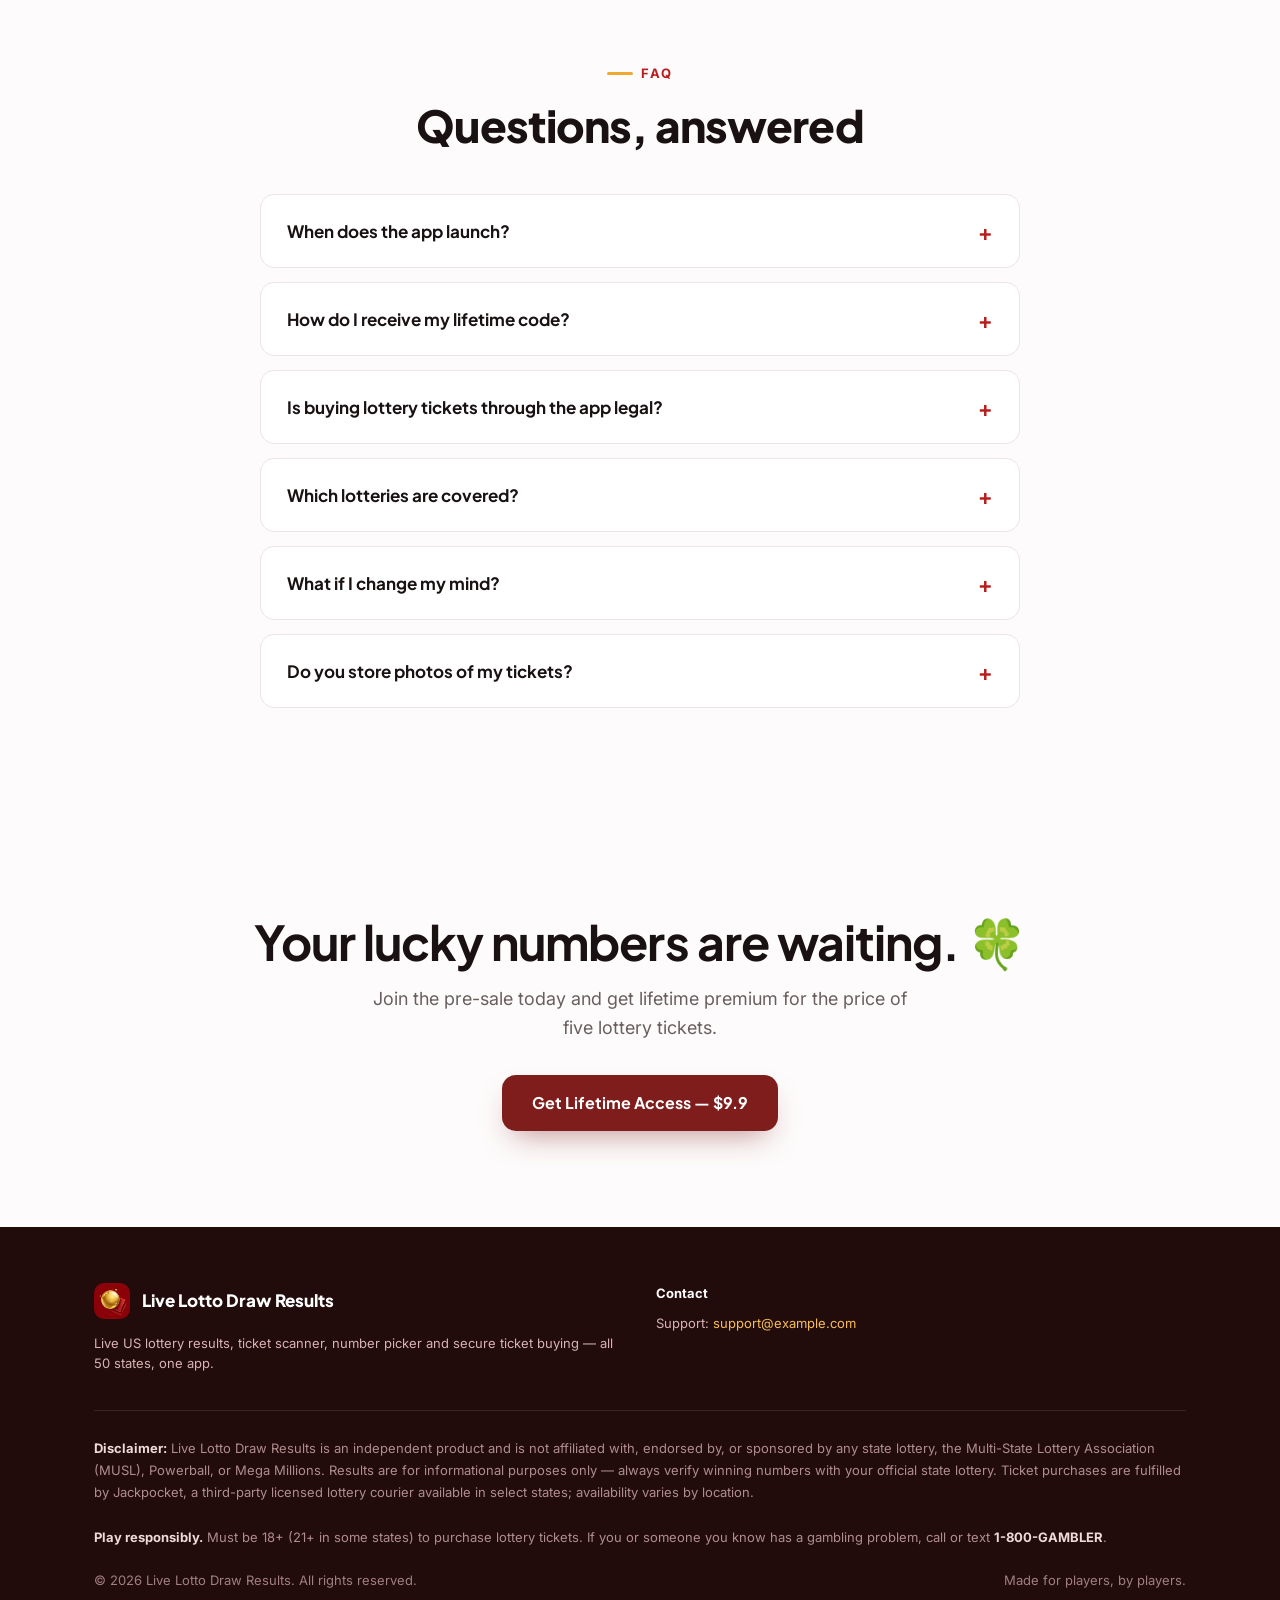
==== commit de68331f: "Inline all images as data URIs (self-contained page)" ====
--- a/index.html
+++ b/index.html
@@ -8,8 +8,9 @@
 <meta property="og:title" content="Live Lotto Draw Results — Pre-sale: Lifetime access $9.9">
 <meta property="og:description" content="Every US lottery result, ticket scanner, and number picker in one app. Pre-sale lifetime code $9.9 (reg. $199).">
 <meta property="og:type" content="website">
-<meta property="og:image" content="assets/screenshots/results-megamillions.jpg">
-<link rel="icon" type="image/webp" href="assets/img/logo.webp">
+<link rel="icon" href="[data-uri]">
+<link rel="stylesheet" href="assets/css/images-a.css">
+<link rel="stylesheet" href="assets/css/images-b.css">
 <link rel="preconnect" href="https://fonts.googleapis.com">
 <link rel="preconnect" href="https://fonts.gstatic.com" crossorigin>
 <link href="https://fonts.googleapis.com/css2?family=Plus+Jakarta+Sans:wght@500;600;700;800&family=Inter:wght@400;500;600&display=swap" rel="stylesheet">
@@ -66,7 +67,7 @@
 /* phone */
 .phone-stage{display:flex;justify-content:center;position:relative}
 .phone{width:300px;border-radius:46px;background:#0d0d0f;padding:12px;box-shadow:0 40px 90px -30px rgba(0,0,0,.6),0 0 0 2px rgba(240,169,46,.25);transform:rotate(2deg)}
-.phone img{border-radius:36px;aspect-ratio:9/19.3;object-fit:cover;object-position:top}
+.phone-screen{border-radius:36px;aspect-ratio:9/19.3;background-size:cover;background-position:top center}
 .phone-glow{position:absolute;width:340px;height:340px;border-radius:50%;background:radial-gradient(circle,rgba(240,169,46,.35),transparent 65%);filter:blur(10px);z-index:-0;top:20%}
 .float-card{position:absolute;background:#fff;color:var(--ink);border-radius:14px;padding:12px 16px;box-shadow:var(--shadow);font-size:13px;font-weight:600;display:flex;align-items:center;gap:10px}
 .float-card .ic{width:34px;height:34px;border-radius:10px;background:var(--gold-100);display:flex;align-items:center;justify-content:center;font-size:18px}
@@ -95,8 +96,8 @@
 @media(max-width:900px){.shot-grid{grid-template-columns:1fr 1fr}}
 .shot{background:var(--bg);border:1px solid var(--line);border-radius:var(--radius);overflow:hidden}
 .shot .imgbox{aspect-ratio:9/16;overflow:hidden;background:#0d0d0f}
-.shot img{width:100%;height:100%;object-fit:cover;object-position:top;transition:transform .4s ease}
-.shot:hover img{transform:scale(1.04)}
+.shot-img{width:100%;height:100%;background-size:cover;background-position:top center;transition:transform .4s ease}
+.shot:hover .shot-img{transform:scale(1.04)}
 .shot .cap{padding:16px 18px;font-weight:600;font-size:15px}
 .shot .cap small{display:block;font-weight:400;color:var(--muted);font-size:13px;margin-top:4px}
 /* ---------- how ---------- */
@@ -152,7 +153,7 @@
 
 <nav>
   <div class="wrap nav-in">
-    <a class="brand" href="#top"><img src="assets/img/logo.webp" alt="Live Lotto logo">Live Lotto</a>
+    <a class="brand" href="#top"><img src="[data-uri]" alt="Live Lotto logo">Live Lotto</a>
     <div class="nav-links">
       <a href="#features">Features</a>
       <a href="#screenshots">Screenshots</a>
@@ -184,7 +185,7 @@
       <div class="phone-glow"></div>
       <div class="float-card fc1"><span class="ic">🎯</span><span>Mega Millions<br>$345M jackpot</span></div>
       <div class="float-card fc2"><span class="ic">📷</span><span>Ticket scanned<br>YOU WON $100!</span></div>
-      <div class="phone"><img src="assets/screenshots/results-megamillions.jpg" alt="Live Lotto app showing Mega Millions results"></div>
+      <div class="phone"><div class="phone-screen img-mega" role="img" aria-label="Live Lotto app showing Mega Millions results"></div></div>
     </div>
   </div>
 </header>
@@ -220,10 +221,10 @@
     <h2 class="sec-title">A first look inside the app</h2>
     <p class="sec-sub">Real screens from the upcoming release — clean, fast, and designed around the draw.</p>
     <div class="shot-grid">
-      <div class="shot"><div class="imgbox"><img src="assets/screenshots/results-megamillions.jpg" alt="Mega Millions results with jackpot amount" loading="lazy"></div><div class="cap">Live Results<small>Jackpots, cash values &amp; next drawing countdowns</small></div></div>
-      <div class="shot"><div class="imgbox"><img src="assets/screenshots/tab-pickbuy.jpg" alt="Pick and Buy screen with generated number lines" loading="lazy"></div><div class="cap">Pick &amp; Buy<small>Quick Pick lines, playslips &amp; Jackpocket checkout</small></div></div>
-      <div class="shot"><div class="imgbox"><img src="assets/screenshots/tab-scan.jpg" alt="Scan tab for ticket checking" loading="lazy"></div><div class="cap">Scan to Check<small>Instant on-device ticket recognition</small></div></div>
-      <div class="shot"><div class="imgbox"><img src="assets/screenshots/detail-powerball.jpg" alt="Powerball game detail with payouts and odds" loading="lazy"></div><div class="cap">Payouts &amp; Odds<small>Full prize tables for every game</small></div></div>
+      <div class="shot"><div class="imgbox"><div class="shot-img img-mega" role="img" aria-label="Mega Millions results with jackpot amount"></div></div><div class="cap">Live Results<small>Jackpots, cash values &amp; next drawing countdowns</small></div></div>
+      <div class="shot"><div class="imgbox"><div class="shot-img img-pickbuy" role="img" aria-label="Pick and Buy screen with generated number lines"></div></div><div class="cap">Pick &amp; Buy<small>Quick Pick lines, playslips &amp; Jackpocket checkout</small></div></div>
+      <div class="shot"><div class="imgbox"><div class="shot-img img-scan" role="img" aria-label="Scan tab for ticket checking"></div></div><div class="cap">Scan to Check<small>Instant on-device ticket recognition</small></div></div>
+      <div class="shot"><div class="imgbox"><div class="shot-img img-detail" role="img" aria-label="Powerball game detail with payouts and odds"></div></div><div class="cap">Payouts &amp; Odds<small>Full prize tables for every game</small></div></div>
     </div>
   </div>
 </section>
@@ -298,7 +299,7 @@
   <div class="wrap">
     <div class="foot-grid">
       <div>
-        <div class="foot-brand"><img src="assets/img/logo.webp" alt="Live Lotto logo">Live Lotto Draw Results</div>
+        <div class="foot-brand"><img src="[data-uri]" alt="Live Lotto logo">Live Lotto Draw Results</div>
         <p>Live US lottery results, ticket scanner, number picker and secure ticket buying — all 50 states, one app.</p>
       </div>
       <div>
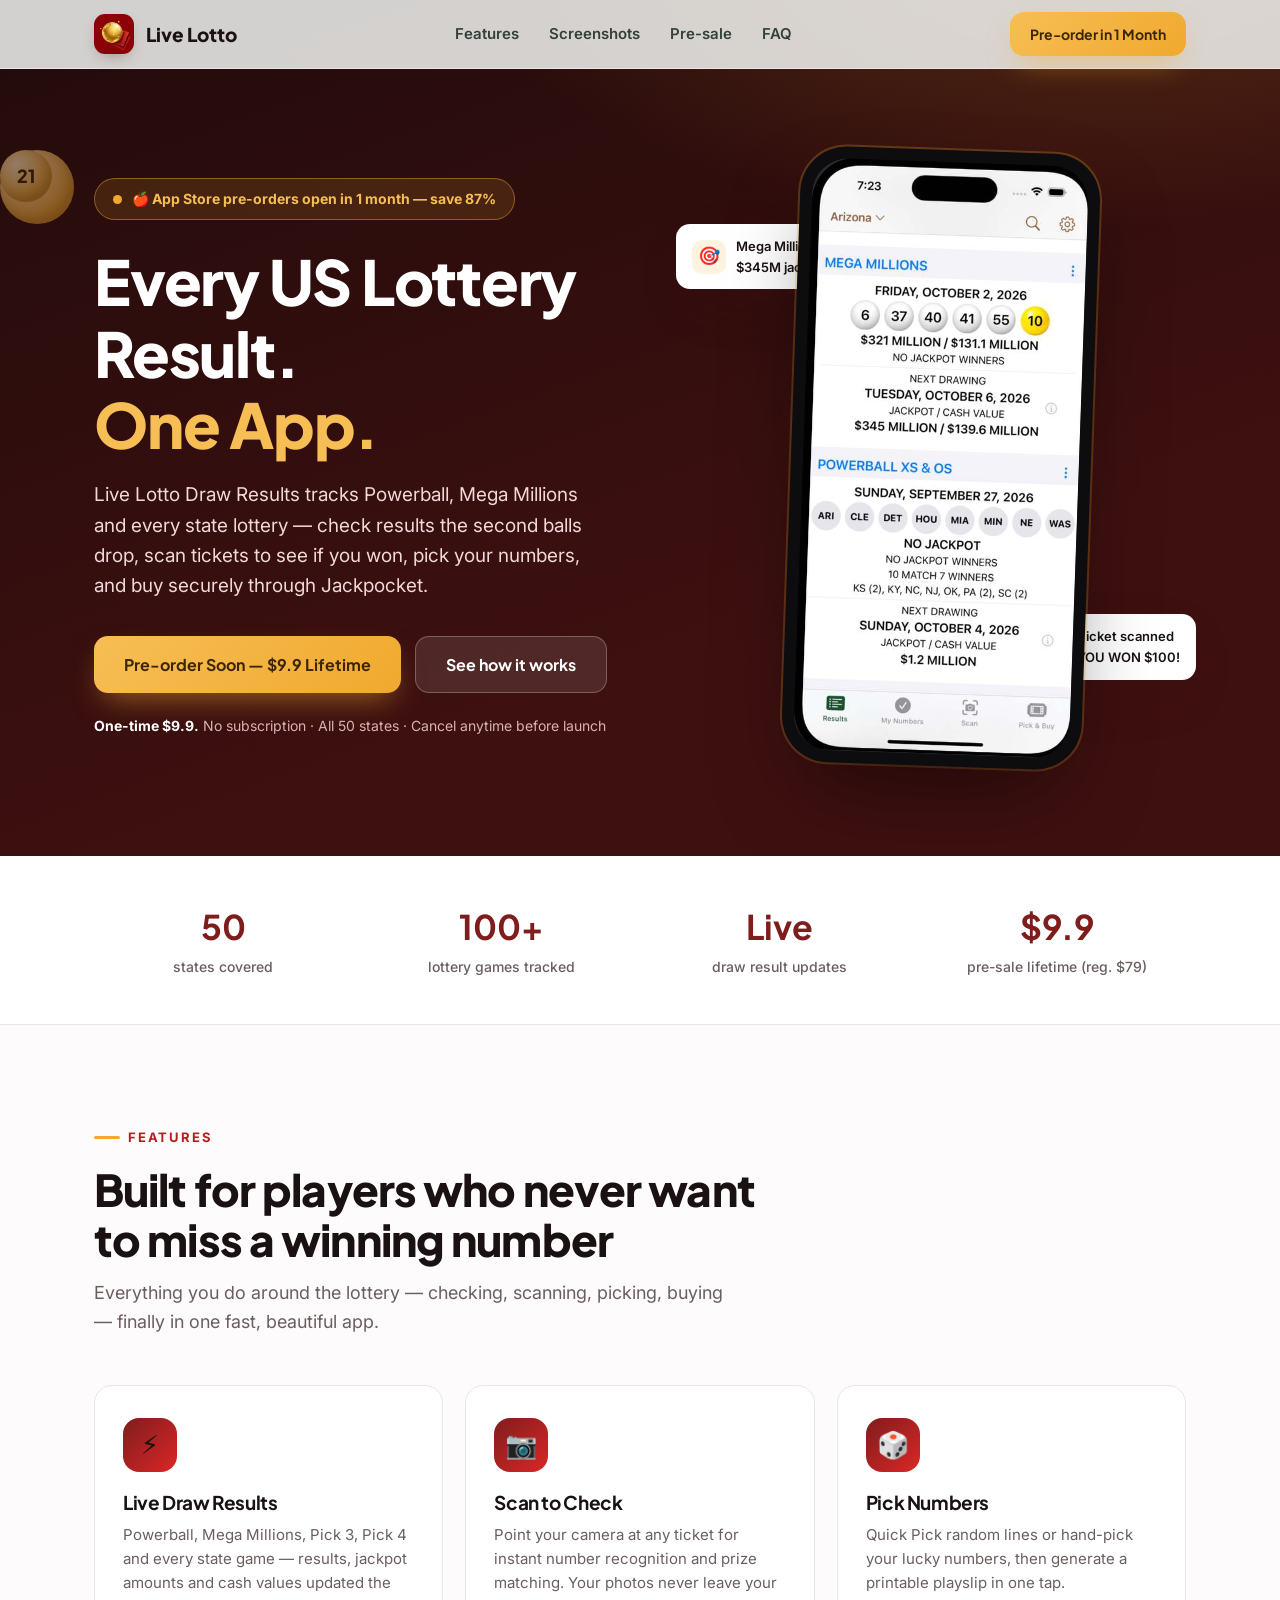
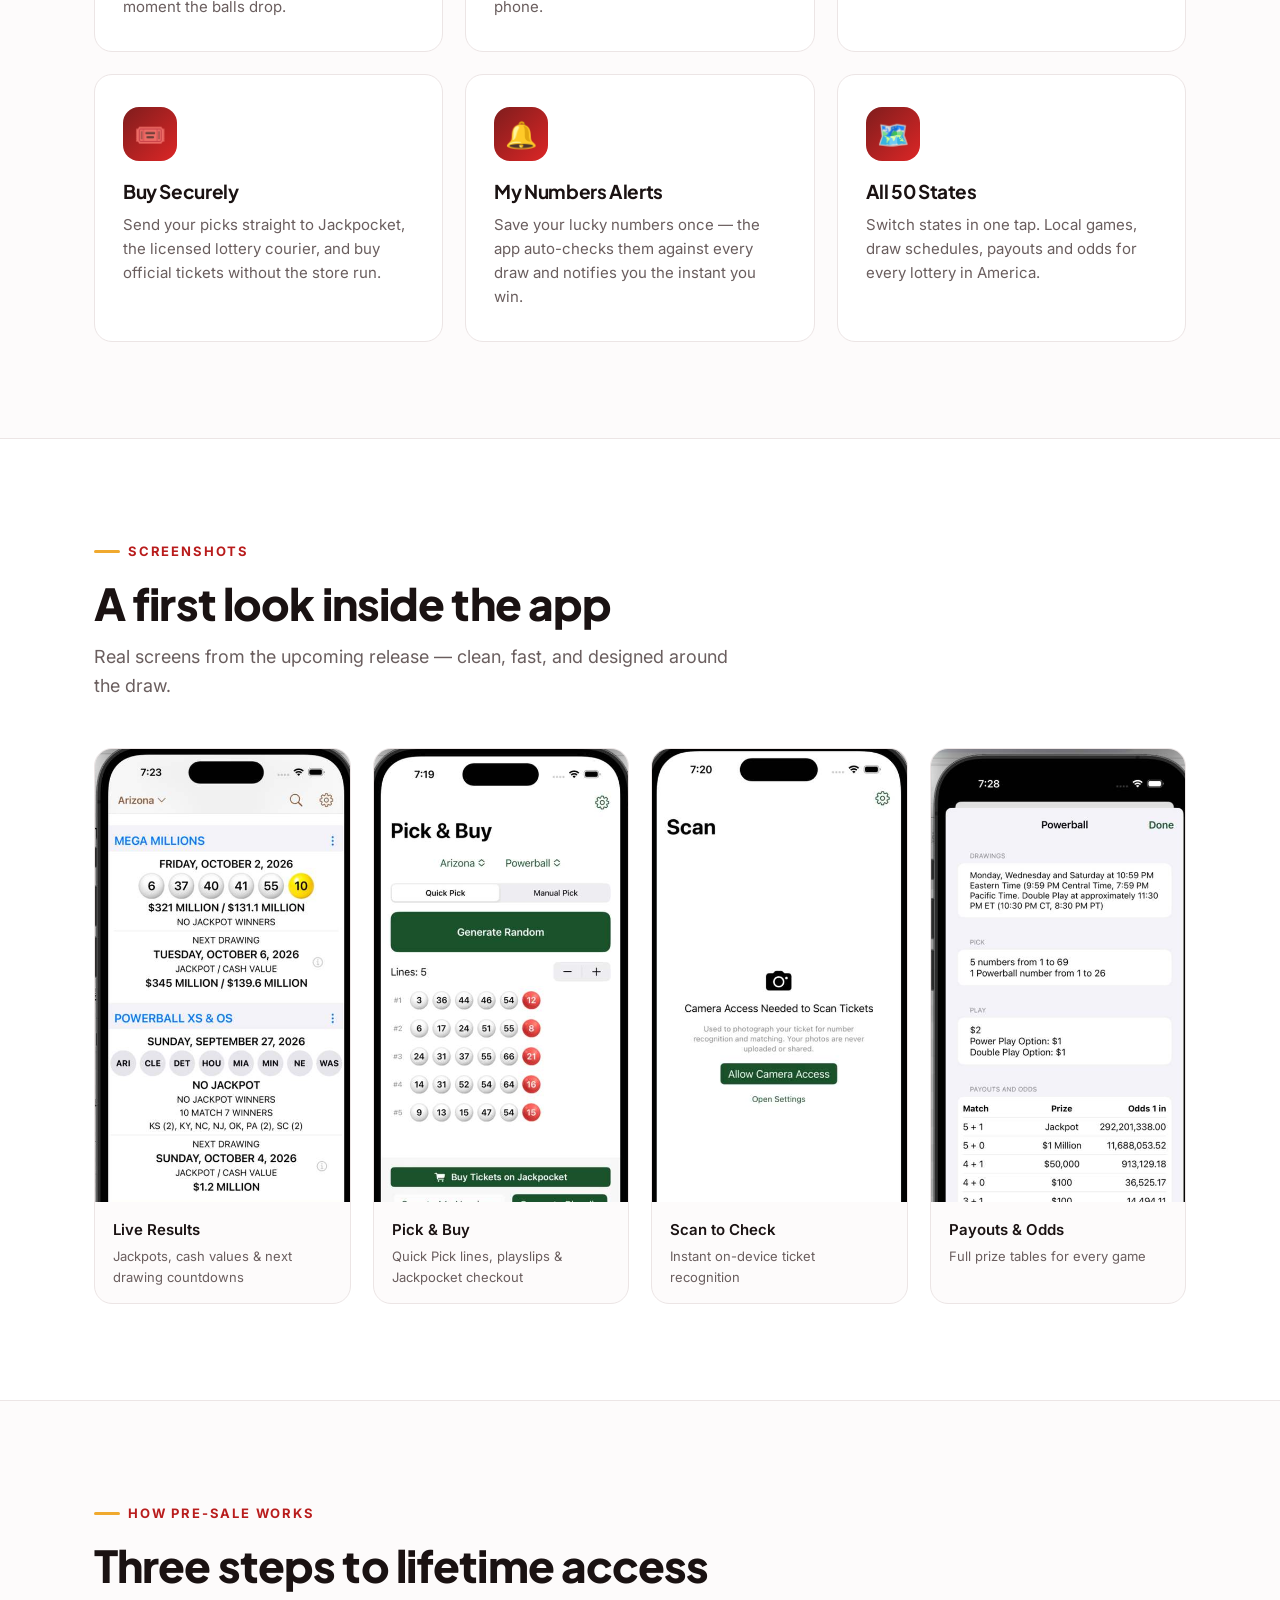
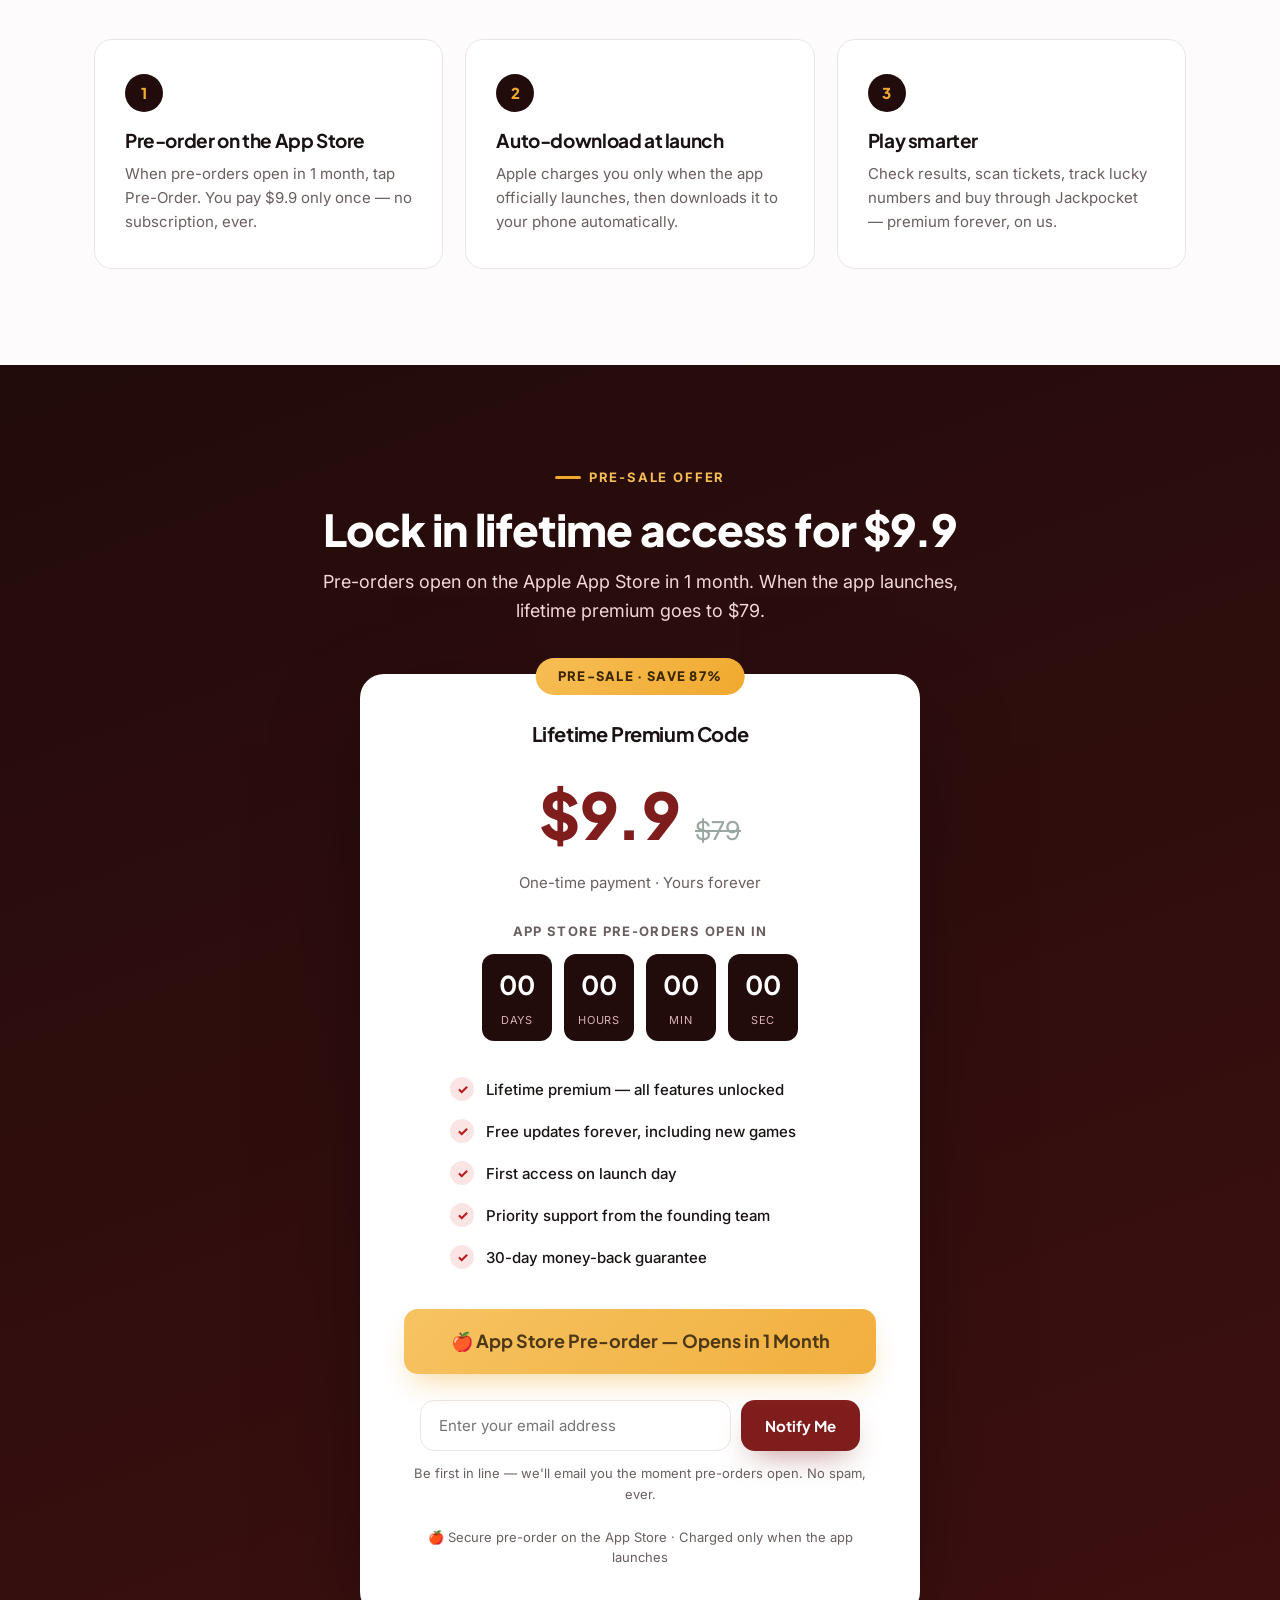
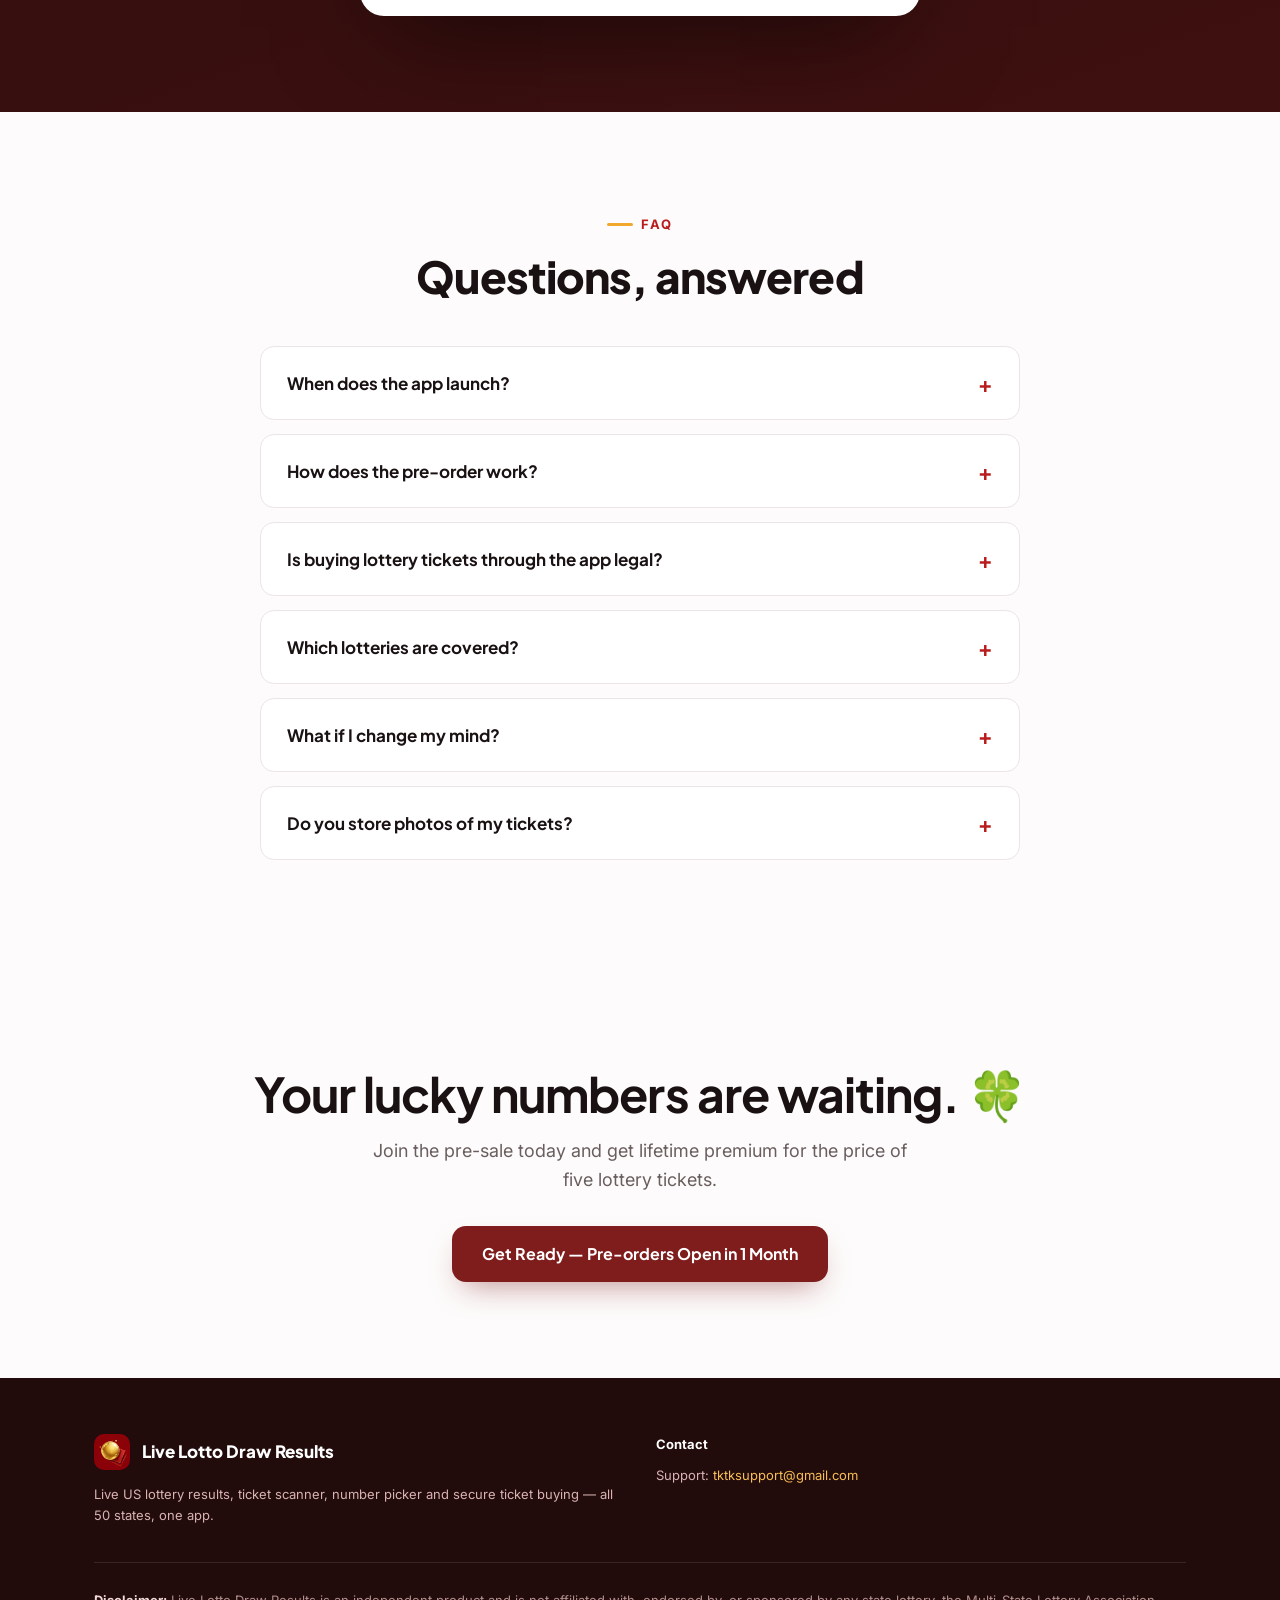
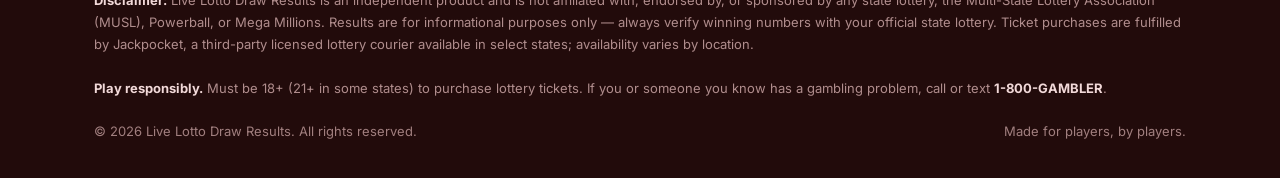
==== commit 03d3cbac: "Add notify-me email form (tktksupport@gmail.com); $79 pricing; App Store pre-order opens in 1 month" ====
--- a/index.html
+++ b/index.html
@@ -4,9 +4,9 @@
 <meta charset="UTF-8">
 <meta name="viewport" content="width=device-width, initial-scale=1.0">
 <title>Live Lotto Draw Results — US Lottery Checker, Scanner &amp; Number Picker | Pre-sale $9.9</title>
-<meta name="description" content="Live Lotto Draw Results: live US lottery results for all 50 states, ticket scanner, lucky number picker, and secure ticket buying via Jackpocket. Claim lifetime access for $9.9 (reg. $199) in the pre-sale.">
+<meta name="description" content="Live Lotto Draw Results: live US lottery results for all 50 states, ticket scanner, lucky number picker, and secure ticket buying via Jackpocket. Claim lifetime access for $9.9 (reg. $79) in the pre-sale.">
 <meta property="og:title" content="Live Lotto Draw Results — Pre-sale: Lifetime access $9.9">
-<meta property="og:description" content="Every US lottery result, ticket scanner, and number picker in one app. Pre-sale lifetime code $9.9 (reg. $199).">
+<meta property="og:description" content="Every US lottery result, ticket scanner, and number picker in one app. Pre-sale lifetime code $9.9 (reg. $79).">
 <meta property="og:type" content="website">
 <link rel="icon" href="[data-uri]">
 <link rel="stylesheet" href="assets/css/images-a.css">
@@ -125,6 +125,14 @@
 .cd span{font-size:11px;letter-spacing:.08em;color:#d9b3b3}
 .count-label{font-size:13px;font-weight:700;letter-spacing:.1em;text-transform:uppercase;color:var(--muted);margin-bottom:12px}
 .guarantee{margin-top:22px;font-size:13px;color:var(--muted)}
+/* ---------- notify form ---------- */
+.notify-form{display:flex;gap:10px;max-width:440px;margin:26px auto 0}
+.notify-form input{flex:1;min-width:0;padding:15px 18px;border-radius:14px;border:1px solid var(--line);font-size:15px;font-family:var(--font-b);background:#fff;color:var(--ink)}
+.notify-form input:focus{outline:2px solid var(--red-600);outline-offset:1px}
+.notify-form .btn{padding:15px 24px;font-size:15px;white-space:nowrap}
+.notify-note{font-size:13px;color:var(--muted);margin-top:12px}
+.notify-success{margin-top:22px;font-weight:700;color:var(--red-700);font-size:16px}
+@media(max-width:520px){.notify-form{flex-direction:column}}
 /* ---------- faq ---------- */
 .faq-list{max-width:760px;margin:44px auto 0}
 .faq{border:1px solid var(--line);border-radius:14px;margin-bottom:14px;background:#fff;overflow:hidden}
@@ -160,7 +168,7 @@
       <a href="#pricing">Pre-sale</a>
       <a href="#faq">FAQ</a>
     </div>
-    <a href="#pricing" class="btn btn-gold btn-sm">Get Lifetime — $9.9</a>
+    <a href="#pricing" class="btn btn-gold btn-sm">Pre-order in 1 Month</a>
   </div>
 </nav>
 
@@ -172,14 +180,14 @@
   </div>
   <div class="wrap">
     <div>
-      <div class="hero-badge"><span class="dot"></span>Pre-sale is live — 95% off ends soon</div>
+      <div class="hero-badge"><span class="dot"></span>🍎 App Store pre-orders open in 1 month — save 87%</div>
       <h1>Every US Lottery Result.<br><span class="gold">One App.</span></h1>
       <p class="lead">Live Lotto Draw Results tracks Powerball, Mega Millions and every state lottery — check results the second balls drop, scan tickets to see if you won, pick your numbers, and buy securely through Jackpocket.</p>
       <div class="hero-ctas">
-        <a href="#pricing" class="btn btn-gold">Claim Lifetime Access — $9.9</a>
+        <a href="#pricing" class="btn btn-gold">Pre-order Soon — $9.9 Lifetime</a>
         <a href="#features" class="btn" style="background:rgba(255,255,255,.1);color:#fff;border:1px solid rgba(255,255,255,.25);padding:15px 30px;font-size:16px">See how it works</a>
       </div>
-      <p class="hero-note"><strong>One-time payment.</strong> No subscription · All 50 states · 30-day money-back guarantee</p>
+      <p class="hero-note"><strong>One-time $9.9.</strong> No subscription · All 50 states · Cancel anytime before launch</p>
     </div>
     <div class="phone-stage">
       <div class="phone-glow"></div>
@@ -195,7 +203,7 @@
     <div class="stat"><b>50</b><span>states covered</span></div>
     <div class="stat"><b>100+</b><span>lottery games tracked</span></div>
     <div class="stat"><b>Live</b><span>draw result updates</span></div>
-    <div class="stat"><b>$9.9</b><span>pre-sale lifetime (reg. $199)</span></div>
+    <div class="stat"><b>$9.9</b><span>pre-sale lifetime (reg. $79)</span></div>
   </div>
 </div>
 
@@ -234,8 +242,8 @@
     <span class="eyebrow">How pre-sale works</span>
     <h2 class="sec-title">Three steps to lifetime access</h2>
     <div class="steps">
-      <div class="step"><div class="n">1</div><h3>Claim your code</h3><p>Pay $9.9 once during pre-sale and receive your personal lifetime license code by email. No subscription, ever.</p></div>
-      <div class="step"><div class="n">2</div><h3>Get launch access</h3><p>Pre-sale supporters are first in line — you'll get the download link and your code the moment the app goes live.</p></div>
+      <div class="step"><div class="n">1</div><h3>Pre-order on the App Store</h3><p>When pre-orders open in 1 month, tap Pre-Order. You pay $9.9 only once — no subscription, ever.</p></div>
+      <div class="step"><div class="n">2</div><h3>Auto-download at launch</h3><p>Apple charges you only when the app officially launches, then downloads it to your phone automatically.</p></div>
       <div class="step"><div class="n">3</div><h3>Play smarter</h3><p>Check results, scan tickets, track lucky numbers and buy through Jackpocket — premium forever, on us.</p></div>
     </div>
   </div>
@@ -245,13 +253,13 @@
   <div class="wrap" style="text-align:center">
     <span class="eyebrow">Pre-sale offer</span>
     <h2 class="sec-title" style="color:#fff">Lock in lifetime access for $9.9</h2>
-    <p class="sec-sub" style="color:#f2d9d9;margin:0 auto">When the app launches, lifetime premium goes to $199. Pre-sale supporters never pay again.</p>
+    <p class="sec-sub" style="color:#f2d9d9;margin:0 auto">Pre-orders open on the Apple App Store in 1 month. When the app launches, lifetime premium goes to $79.</p>
     <div class="price-card">
-      <div class="tag">PRE-SALE · SAVE 95%</div>
+      <div class="tag">PRE-SALE · SAVE 87%</div>
       <h3 style="font-size:20px">Lifetime Premium Code</h3>
-      <div class="price-row"><span class="price-now">$9.9</span><span class="price-was">$199</span></div>
+      <div class="price-row"><span class="price-now">$9.9</span><span class="price-was">$79</span></div>
       <p class="price-sub">One-time payment · Yours forever</p>
-      <div class="count-label">Pre-sale ends in</div>
+      <div class="count-label">App Store pre-orders open in</div>
       <div class="countdown" id="countdown">
         <div class="cd"><b id="cd-d">00</b><span>DAYS</span></div>
         <div class="cd"><b id="cd-h">00</b><span>HOURS</span></div>
@@ -265,9 +273,18 @@
         <li>Priority support from the founding team</li>
         <li>30-day money-back guarantee</li>
       </ul>
-      <!-- TODO: replace PAYMENT_URL with your Stripe Payment Link, Gumroad or Lemon Squeezy checkout URL -->
-      <a href="https://YOUR-PAYMENT-LINK" class="btn btn-gold" style="width:100%;font-size:18px;padding:18px">Claim My Lifetime Code — $9.9</a>
-      <p class="guarantee">🔒 Secure checkout · Instant code delivery by email</p>
+      <!-- TODO: when your App Store pre-order page is live, replace the banner below with:
+      <a href="https://apps.apple.com/app/idYOURAPPID" class="btn btn-gold" style="width:100%;font-size:18px;padding:18px">🍎 Pre-order on the App Store — $9.9</a> -->
+      <div class="btn btn-gold" style="width:100%;font-size:18px;padding:18px;cursor:default;opacity:.92">🍎 App Store Pre-order — Opens in 1 Month</div>
+      <!-- TODO: activate email capture at https://formspree.io (free) with tktksupport@gmail.com,
+           then replace YOUR_FORM_ID below with your endpoint ID. Until then the form falls back to mailto. -->
+      <form id="notify-form" action="https://formspree.io/f/YOUR_FORM_ID" method="POST" class="notify-form">
+        <input type="email" name="email" placeholder="Enter your email address" required aria-label="Email address">
+        <button type="submit" class="btn btn-red">Notify Me</button>
+      </form>
+      <p class="notify-note">Be first in line — we&apos;ll email you the moment pre-orders open. No spam, ever.</p>
+      <p class="notify-success" hidden>🎉 You&apos;re on the list! Watch your inbox when pre-orders open.</p>
+      <p class="guarantee">🍎 Secure pre-order on the App Store · Charged only when the app launches</p>
     </div>
   </div>
 </section>
@@ -278,7 +295,7 @@
     <h2 class="sec-title">Questions, answered</h2></div>
     <div class="faq-list">
       <div class="faq"><button>When does the app launch?<span class="pm">+</span></button><div class="a"><p>The app is in final testing now. Pre-sale supporters get the download link and their lifetime code the moment we launch — you'll be the very first to play.</p></div></div>
-      <div class="faq"><button>How do I receive my lifetime code?<span class="pm">+</span></button><div class="a"><p>Right after checkout you'll get a confirmation email with your personal license code. Enter it in the app on launch day to unlock premium forever.</p></div></div>
+      <div class="faq"><button>How does the pre-order work?<span class="pm">+</span></button><div class="a"><p>When pre-orders open on the App Store (in 1 month), tap Pre-Order. Apple charges you $9.9 only when the app officially launches, then downloads it automatically. No codes, no extra steps — and you can cancel anytime before launch.</p></div></div>
       <div class="faq"><button>Is buying lottery tickets through the app legal?<span class="pm">+</span></button><div class="a"><p>Yes. Ticket purchases are processed by Jackpocket, a licensed lottery courier operating in select US states. The app's results, ticket scanner, number picker and tracking tools work in all 50 states regardless.</p></div></div>
       <div class="faq"><button>Which lotteries are covered?<span class="pm">+</span></button><div class="a"><p>Powerball, Mega Millions, Lotto America and 100+ state games — Pick 3, Pick 4, Cash 5 and more — with live results, jackpots, payouts and odds.</p></div></div>
       <div class="faq"><button>What if I change my mind?<span class="pm">+</span></button><div class="a"><p>Every pre-sale purchase is covered by a 30-day money-back guarantee. If the app isn't for you, email us and we'll refund you — no questions asked.</p></div></div>
@@ -291,7 +308,7 @@
   <div class="wrap">
     <h2>Your lucky numbers are waiting. 🍀</h2>
     <p>Join the pre-sale today and get lifetime premium for the price of five lottery tickets.</p>
-    <a href="#pricing" class="btn btn-red">Get Lifetime Access — $9.9</a>
+    <a href="#pricing" class="btn btn-red">Get Ready — Pre-orders Open in 1 Month</a>
   </div>
 </section>
 
@@ -305,7 +322,7 @@
       <div>
         <p style="margin-bottom:10px"><strong style="color:#fff">Contact</strong></p>
         <!-- TODO: replace with your real support email -->
-        <p>Support: <a href="mailto:support@example.com" style="color:var(--gold-400)">support@example.com</a></p>
+        <p>Support: <a href="mailto:tktksupport@gmail.com" style="color:var(--gold-400)">tktksupport@gmail.com</a></p>
       </div>
     </div>
     <div class="disclaimer">
@@ -326,8 +343,8 @@
     if(!wasOpen) item.classList.add('open');
   });
 });
-// Pre-sale countdown — TODO: set your real pre-sale end date
-var PRESALE_END = new Date('2026-11-15T23:59:59-05:00').getTime();
+// Countdown to App Store pre-order opening (1 month out)
+var PRESALE_END = new Date('2026-11-06T23:59:59-05:00').getTime();
 function tick(){
   var now = Date.now(), d = Math.max(0, PRESALE_END - now);
   var days = Math.floor(d/864e5), hrs = Math.floor(d%864e5/36e5),
@@ -337,6 +354,28 @@
   document.getElementById('cd-m').textContent = String(min).padStart(2,'0');
   document.getElementById('cd-s').textContent = String(sec).padStart(2,'0');
 }
+// Notify-me form: posts to Formspree when configured, else mailto fallback
+(function(){
+  var form = document.getElementById('notify-form');
+  if(!form) return;
+  form.addEventListener('submit', function(e){
+    e.preventDefault();
+    if(form.action.indexOf('YOUR_FORM_ID') !== -1){
+      var email = form.querySelector('input[type=email]').value;
+      window.location.href = 'mailto:tktksupport@gmail.com?subject=' + encodeURIComponent('Notify me when Live Lotto pre-orders open') + '&body=' + encodeURIComponent('Please notify me at ' + email + ' when pre-orders open.');
+      return;
+    }
+    fetch(form.action, {method:'POST', body:new FormData(form), headers:{'Accept':'application/json'}})
+      .then(function(res){
+        if(res.ok){
+          form.hidden = true;
+          document.querySelector('.notify-note').hidden = true;
+          document.querySelector('.notify-success').hidden = false;
+        } else { alert('Something went wrong. Please try again.'); }
+      })
+      .catch(function(){ alert('Something went wrong. Please try again.'); });
+  });
+})();
 tick(); setInterval(tick, 1000);
 </script>
 </body>
--- a/assets/css/images-a.css
+++ b/assets/css/images-a.css
@@ -0,0 +1,2 @@
+.img-mega{background-image:url([data-uri])}
+.img-pickbuy{background-image:url([data-uri])}
--- a/assets/css/images-b.css
+++ b/assets/css/images-b.css
@@ -0,0 +1,2 @@
+.img-scan{background-image:url([data-uri])}
+.img-detail{background-image:url([data-uri])}
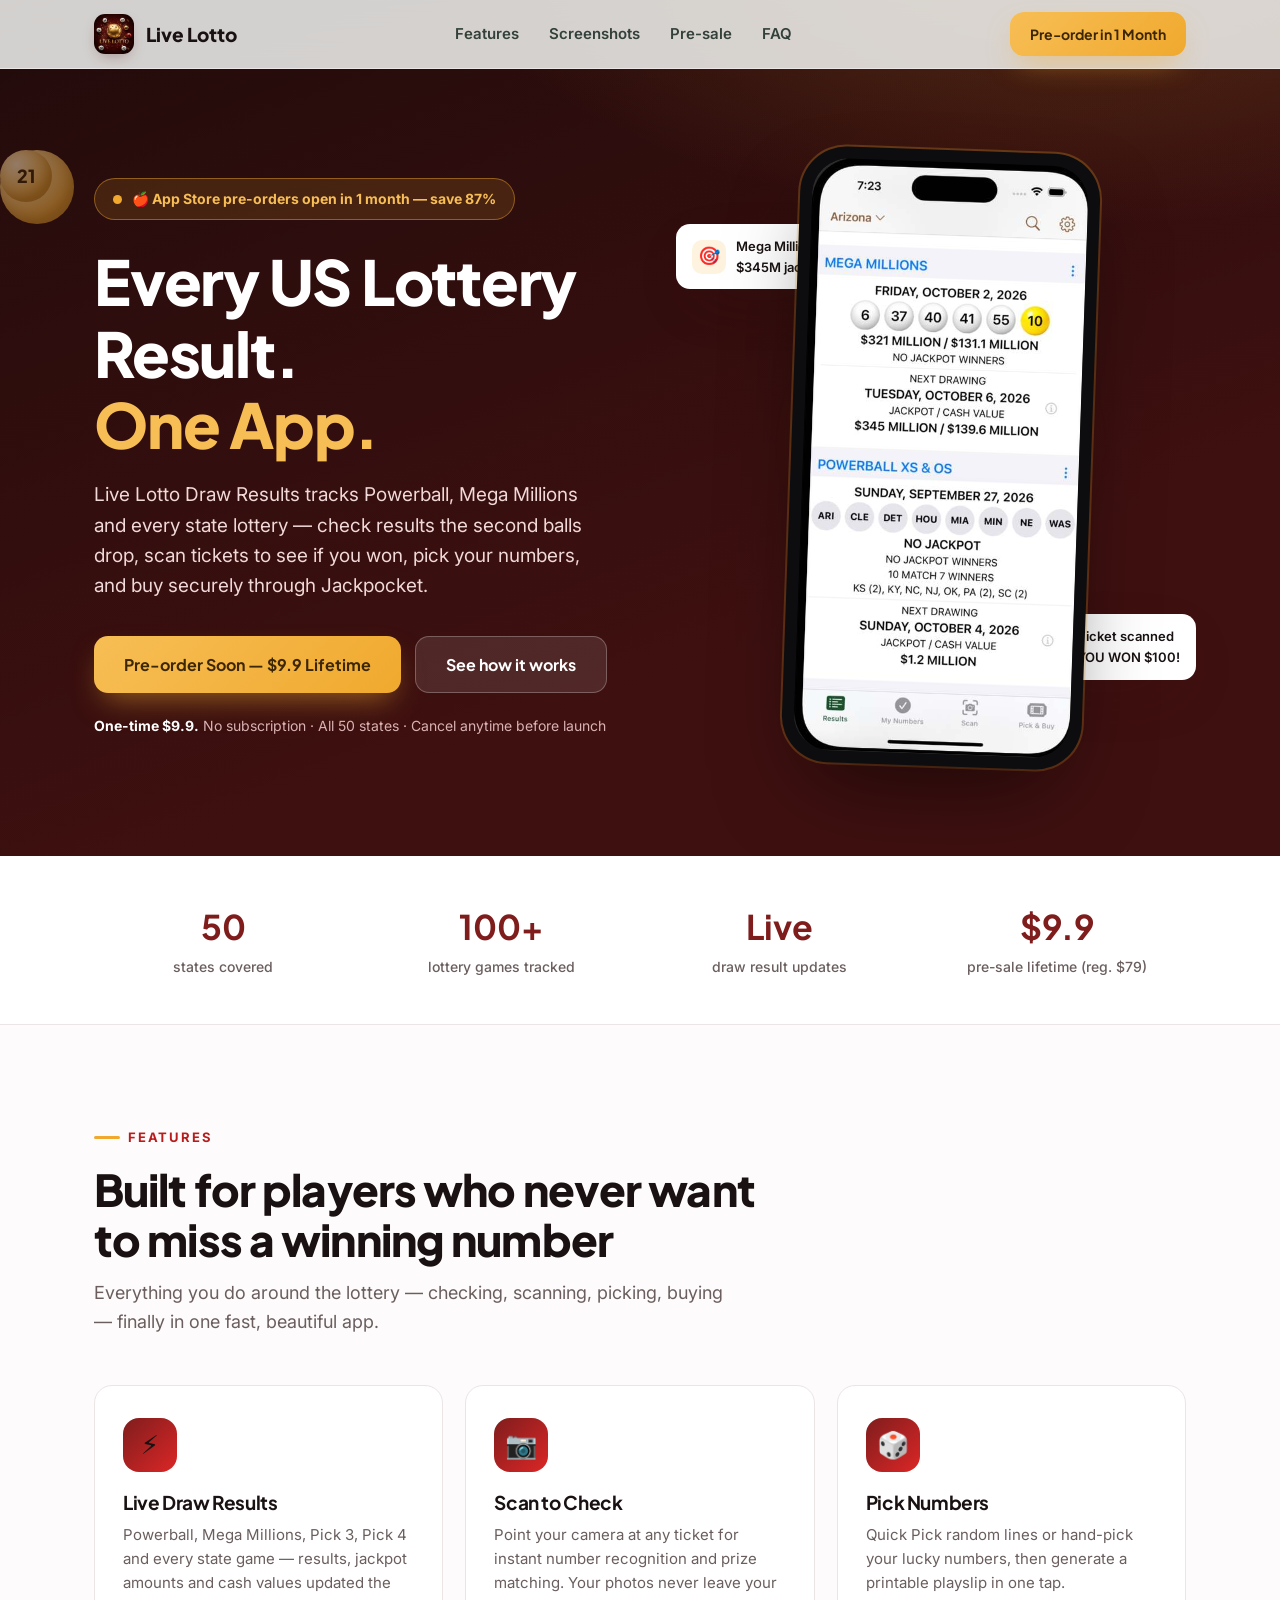
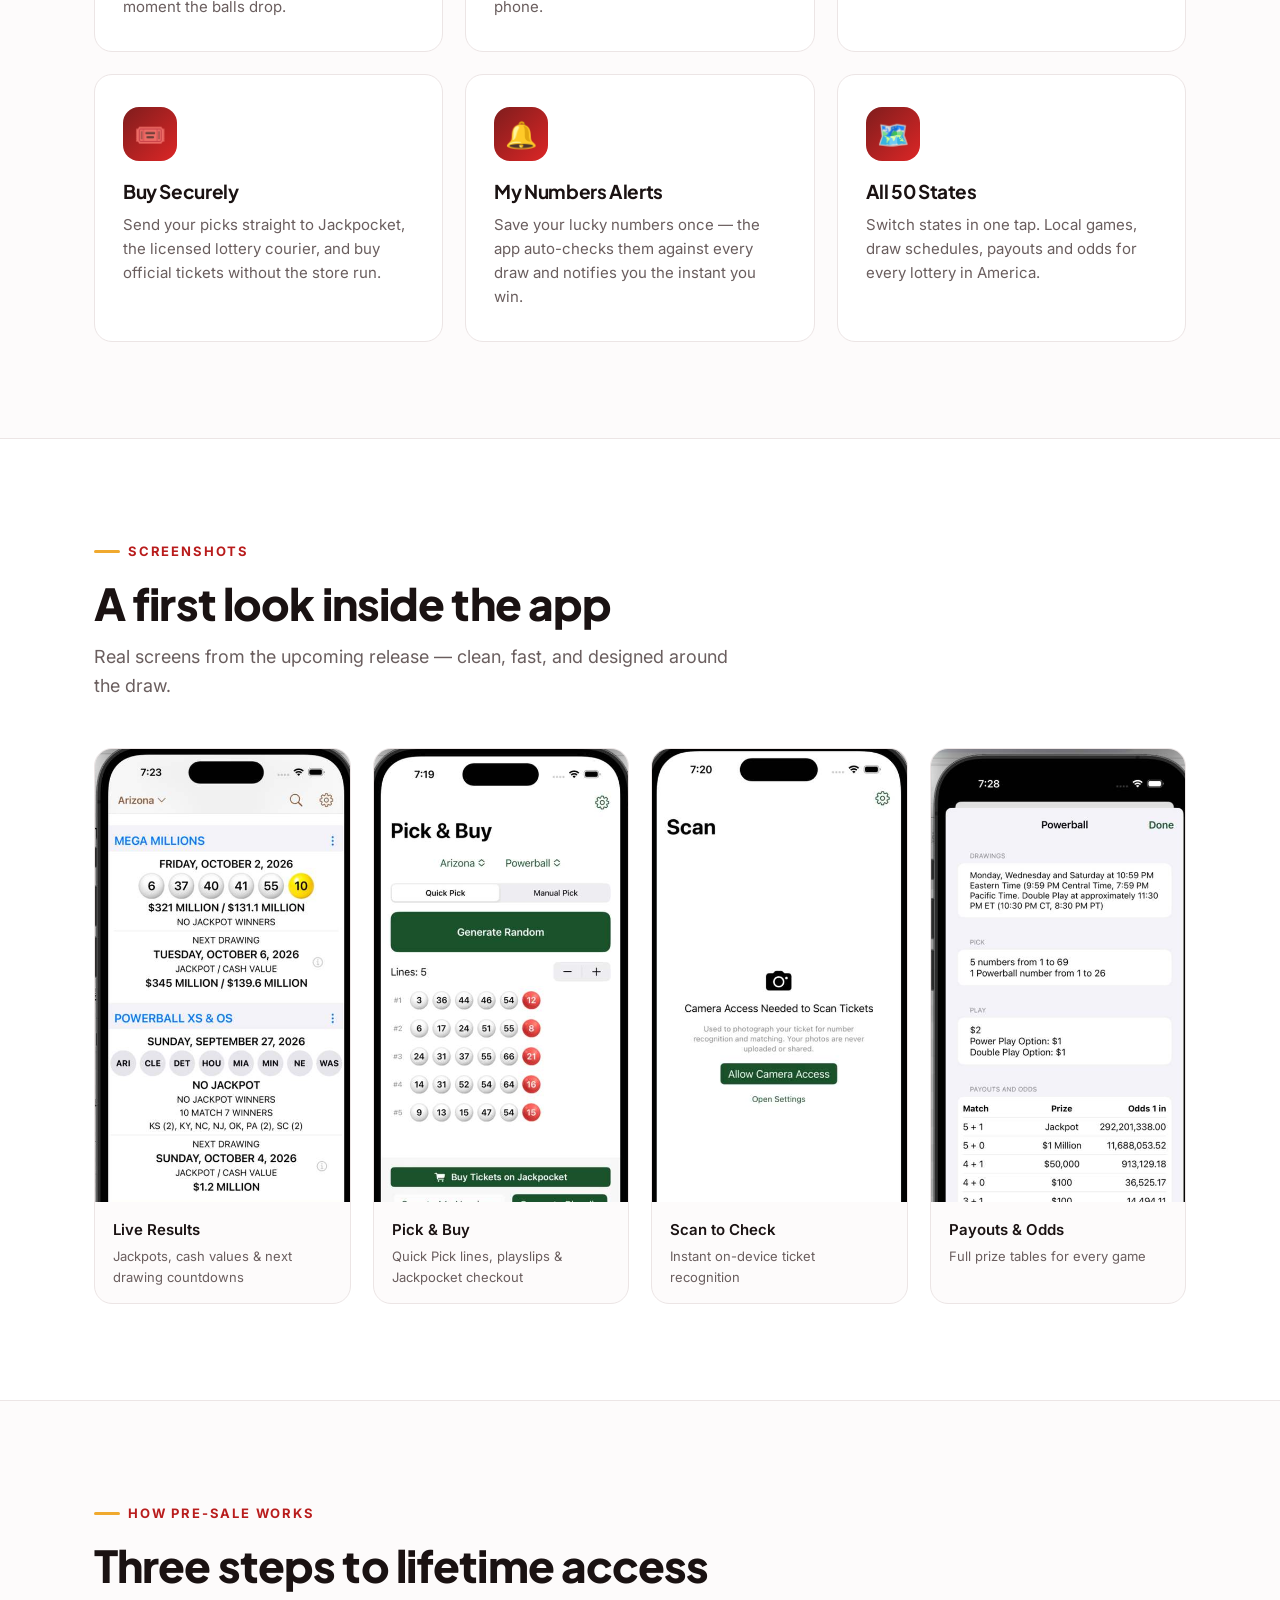
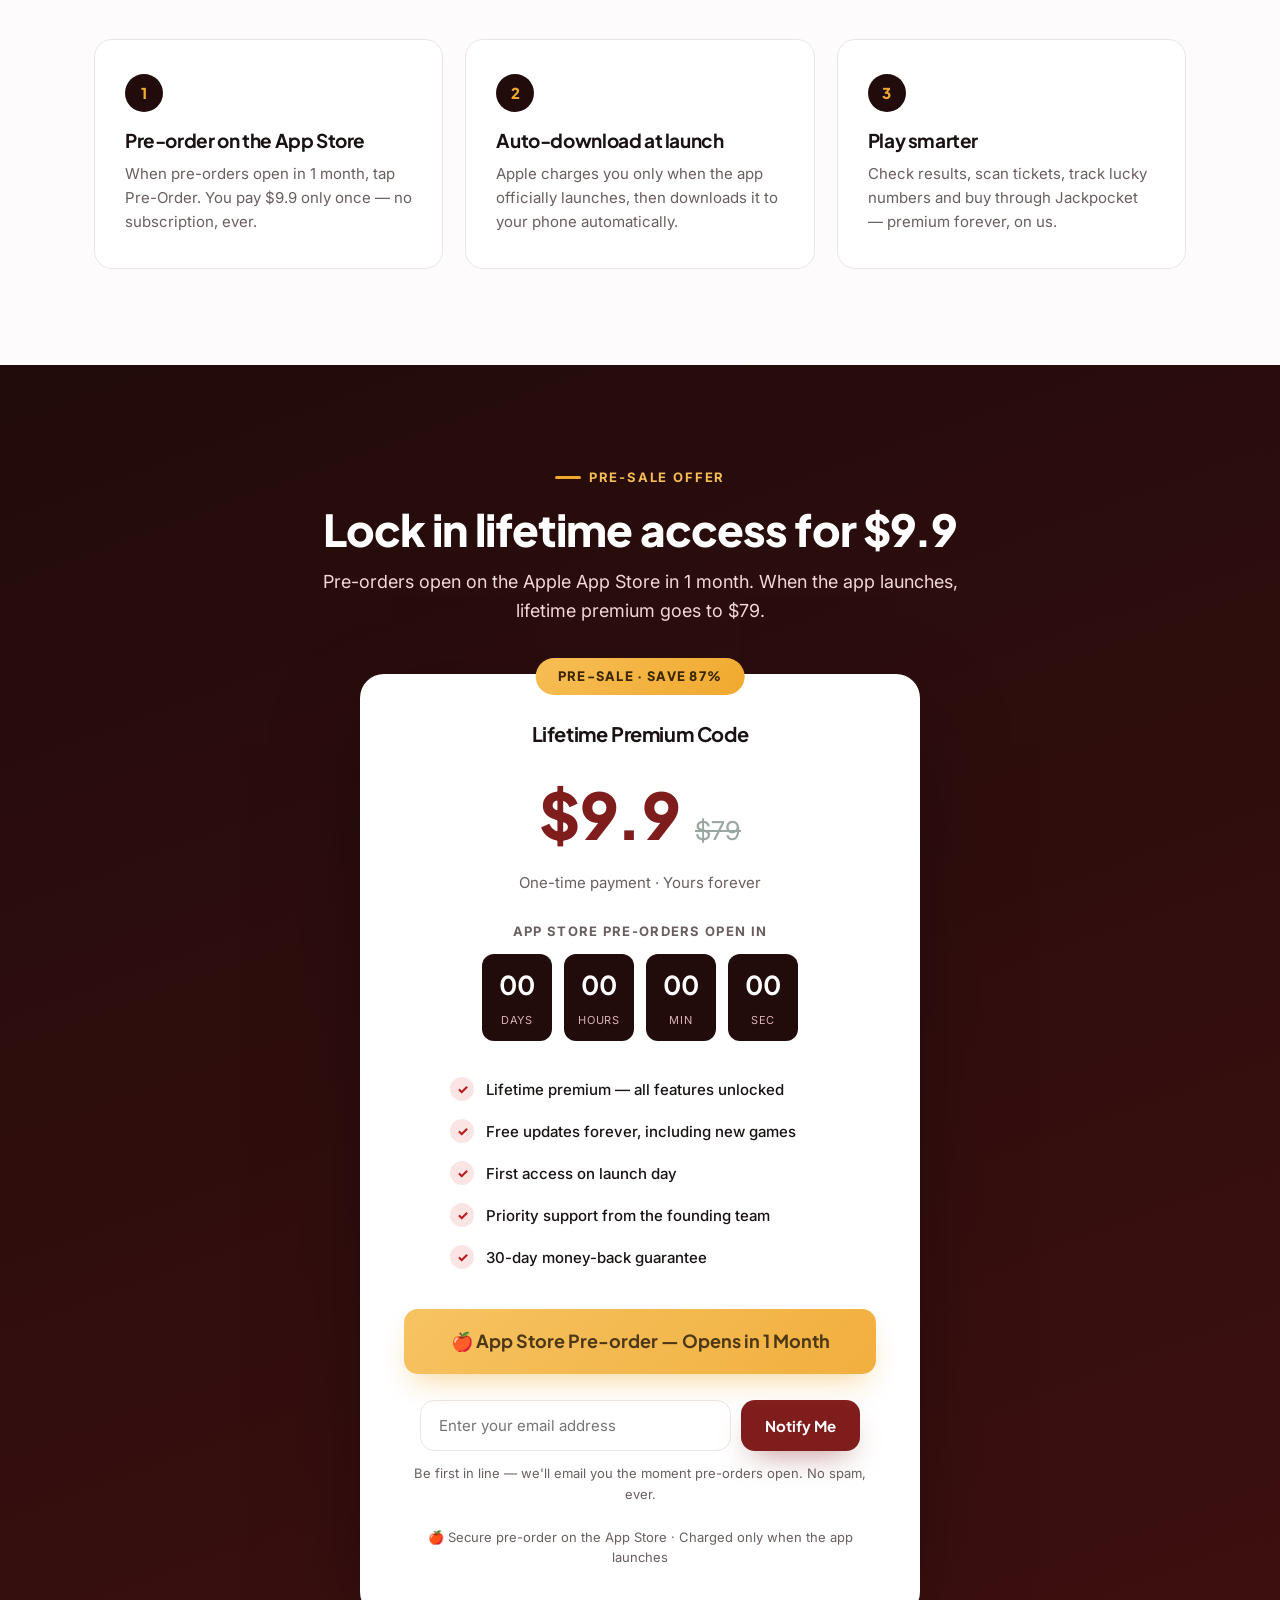
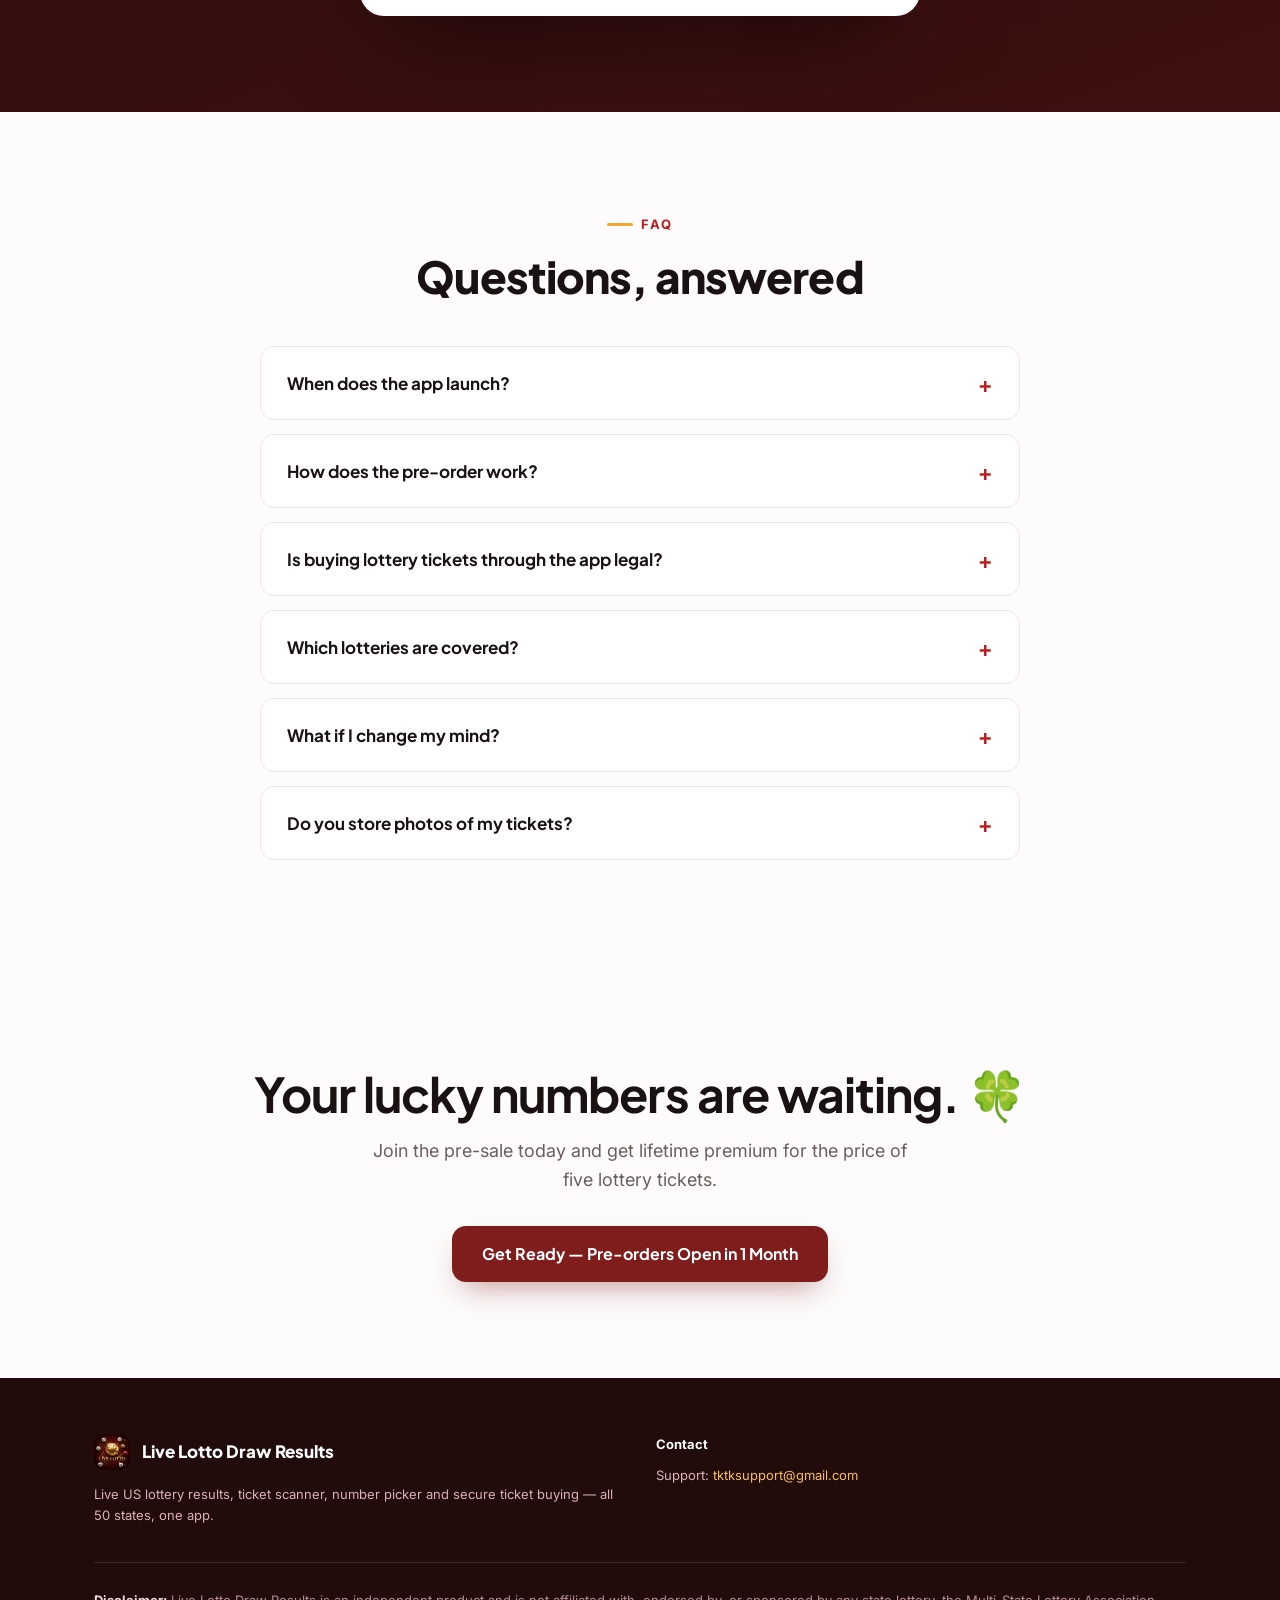
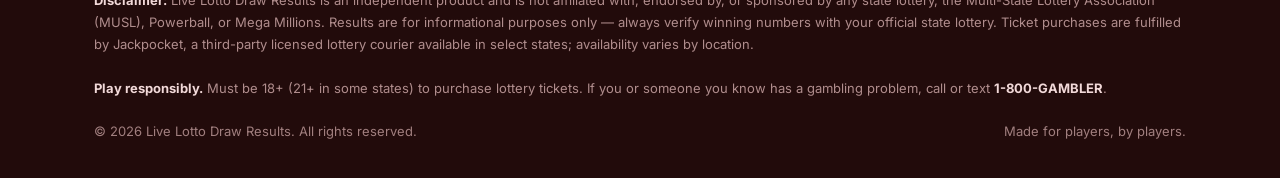
==== commit ba0f12b1: "New logo: gold ball + LIVE LOTTO wordmark with number balls (Powerball/Mega Ball)" ====
--- a/index.html
+++ b/index.html
@@ -8,7 +8,8 @@
 <meta property="og:title" content="Live Lotto Draw Results — Pre-sale: Lifetime access $9.9">
 <meta property="og:description" content="Every US lottery result, ticket scanner, and number picker in one app. Pre-sale lifetime code $9.9 (reg. $79).">
 <meta property="og:type" content="website">
-<link rel="icon" href="[data-uri]">
+<link rel="canonical" href="https://dvbph9vzc2.github.io/Live-Lotto-Presale/">
+<link rel="icon" href="[data-uri]">
 <link rel="stylesheet" href="assets/css/images-a.css">
 <link rel="stylesheet" href="assets/css/images-b.css">
 <link rel="preconnect" href="https://fonts.googleapis.com">
@@ -156,12 +157,24 @@
 .disclaimer strong{color:#f2d9d9}
 .copy{margin-top:22px;display:flex;justify-content:space-between;flex-wrap:wrap;gap:10px;color:#a17f7f}
 </style>
+<script type="application/ld+json">
+{"@context":"https://schema.org","@graph":[
+{"@type":"SoftwareApplication","name":"Live Lotto Draw Results - US Lottery Checker and Buy","operatingSystem":"iOS","applicationCategory":"LifestyleApplication","url":"https://dvbph9vzc2.github.io/Live-Lotto-Presale/","description":"Live US lottery results for all 50 states, ticket scanner, number picker and secure ticket buying via Jackpocket.","offers":{"@type":"Offer","price":"9.9","priceCurrency":"USD","availability":"https://schema.org/PreOrder"}},
+{"@type":"FAQPage","mainEntity":[
+{"@type":"Question","name":"When does the app launch?","acceptedAnswer":{"@type":"Answer","text":"The app is in final testing now. Pre-sale supporters get the download link and their lifetime code the moment we launch."}},
+{"@type":"Question","name":"How does the pre-order work?","acceptedAnswer":{"@type":"Answer","text":"When pre-orders open on the App Store (in 1 month), tap Pre-Order. Apple charges you $9.9 only when the app officially launches, then downloads it automatically. No codes, no extra steps — and you can cancel anytime before launch."}},
+{"@type":"Question","name":"Is buying lottery tickets through the app legal?","acceptedAnswer":{"@type":"Answer","text":"Yes. Ticket purchases are processed by Jackpocket, a licensed lottery courier operating in select US states. The app's results, ticket scanner, number picker and tracking tools work in all 50 states regardless."}},
+{"@type":"Question","name":"Which lotteries are covered?","acceptedAnswer":{"@type":"Answer","text":"Powerball, Mega Millions, Lotto America and 100+ state games — Pick 3, Pick 4, Cash 5 and more — with live results, jackpots, payouts and odds."}},
+{"@type":"Question","name":"What if I change my mind?","acceptedAnswer":{"@type":"Answer","text":"Every pre-sale purchase is covered by a 30-day money-back guarantee. If the app isn't for you, email us and we'll refund you — no questions asked."}},
+{"@type":"Question","name":"Do you store photos of my tickets?","acceptedAnswer":{"@type":"Answer","text":"No. Ticket scanning and number recognition happen entirely on your device. Your photos are never uploaded or shared."}}]}
+]}
+</script>
 </head>
 <body>
 
 <nav>
   <div class="wrap nav-in">
-    <a class="brand" href="#top"><img src="[data-uri]" alt="Live Lotto logo">Live Lotto</a>
+    <a class="brand" href="#top"><img src="[data-uri]" alt="Live Lotto logo">Live Lotto</a>
     <div class="nav-links">
       <a href="#features">Features</a>
       <a href="#screenshots">Screenshots</a>
@@ -276,9 +289,8 @@
       <!-- TODO: when your App Store pre-order page is live, replace the banner below with:
       <a href="https://apps.apple.com/app/idYOURAPPID" class="btn btn-gold" style="width:100%;font-size:18px;padding:18px">🍎 Pre-order on the App Store — $9.9</a> -->
       <div class="btn btn-gold" style="width:100%;font-size:18px;padding:18px;cursor:default;opacity:.92">🍎 App Store Pre-order — Opens in 1 Month</div>
-      <!-- TODO: activate email capture at https://formspree.io (free) with tktksupport@gmail.com,
-           then replace YOUR_FORM_ID below with your endpoint ID. Until then the form falls back to mailto. -->
-      <form id="notify-form" action="https://formspree.io/f/YOUR_FORM_ID" method="POST" class="notify-form">
+      <!-- Formspree endpoint configured: https://formspree.io/f/mzedzwqn -->
+      <form id="notify-form" action="https://formspree.io/f/mzedzwqn" method="POST" class="notify-form">
         <input type="email" name="email" placeholder="Enter your email address" required aria-label="Email address">
         <button type="submit" class="btn btn-red">Notify Me</button>
       </form>
@@ -316,7 +328,7 @@
   <div class="wrap">
     <div class="foot-grid">
       <div>
-        <div class="foot-brand"><img src="[data-uri]" alt="Live Lotto logo">Live Lotto Draw Results</div>
+        <div class="foot-brand"><img src="[data-uri]" alt="Live Lotto logo">Live Lotto Draw Results</div>
         <p>Live US lottery results, ticket scanner, number picker and secure ticket buying — all 50 states, one app.</p>
       </div>
       <div>
